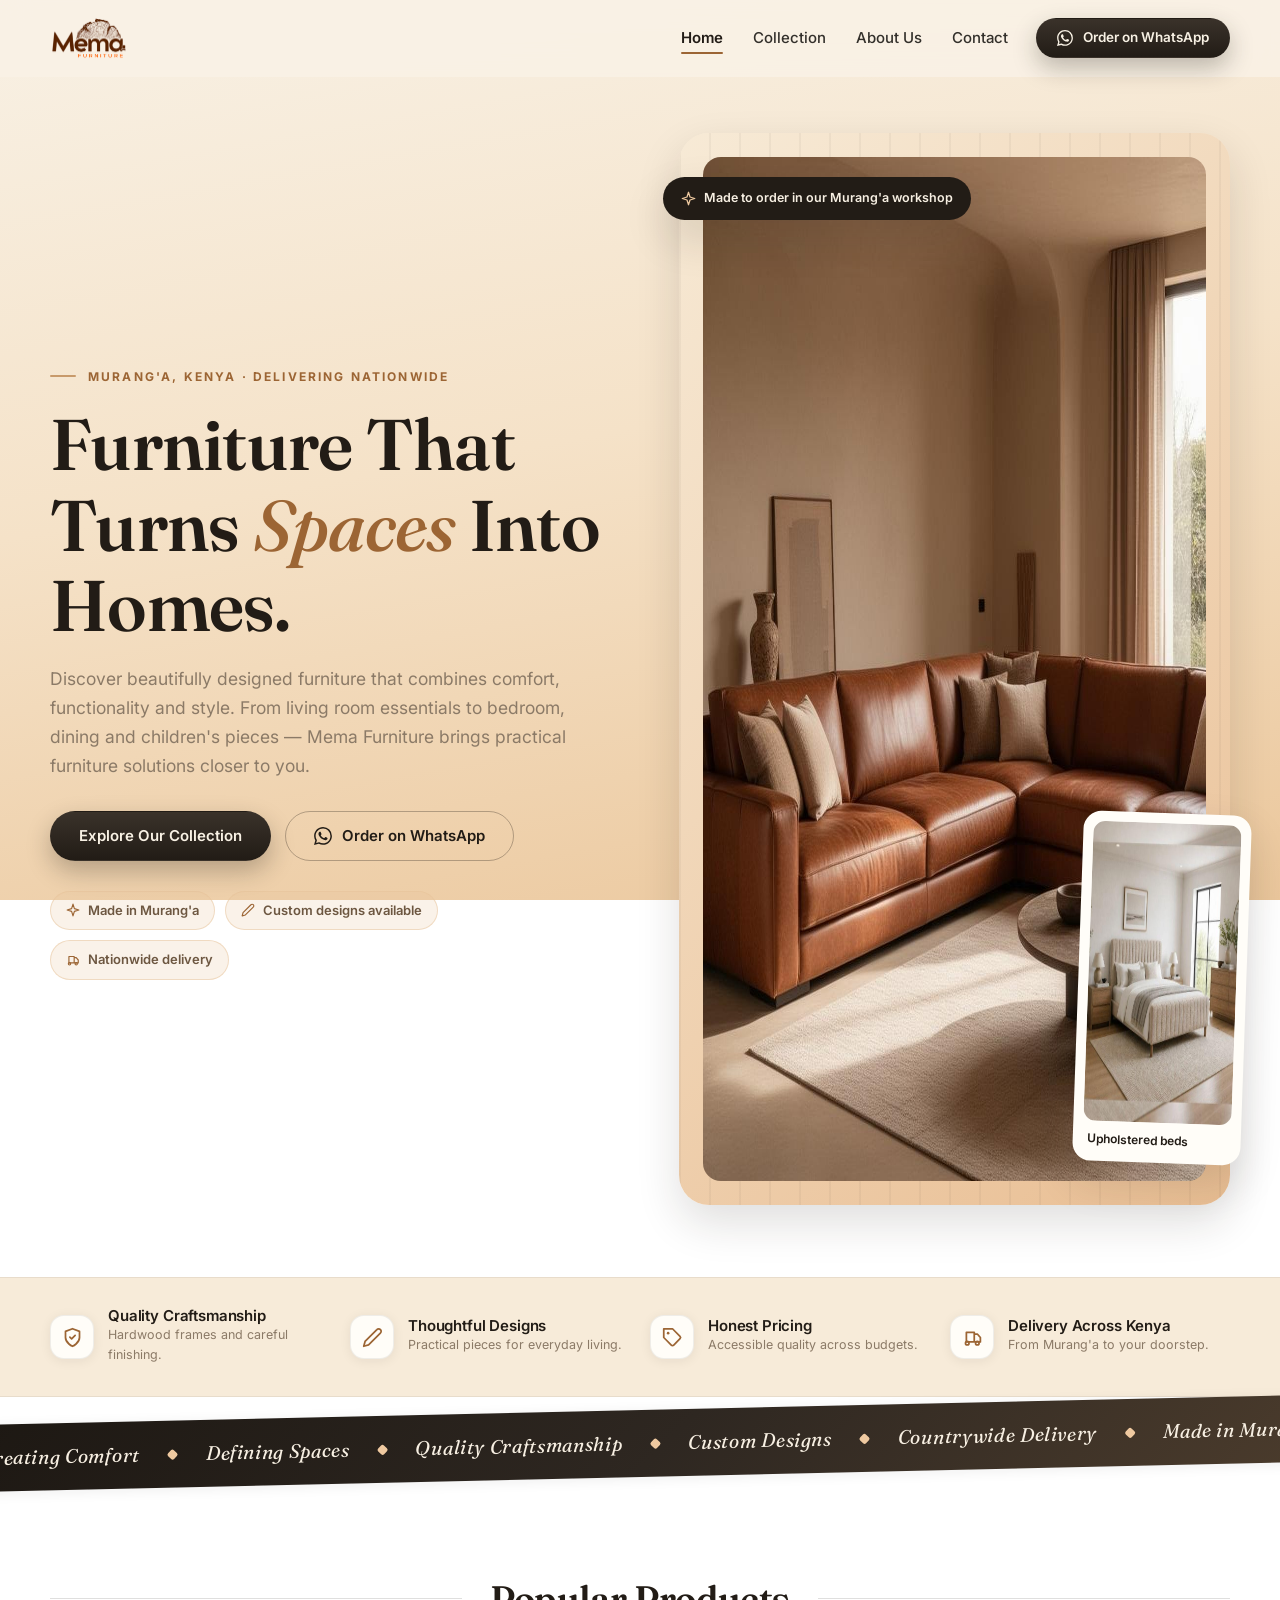
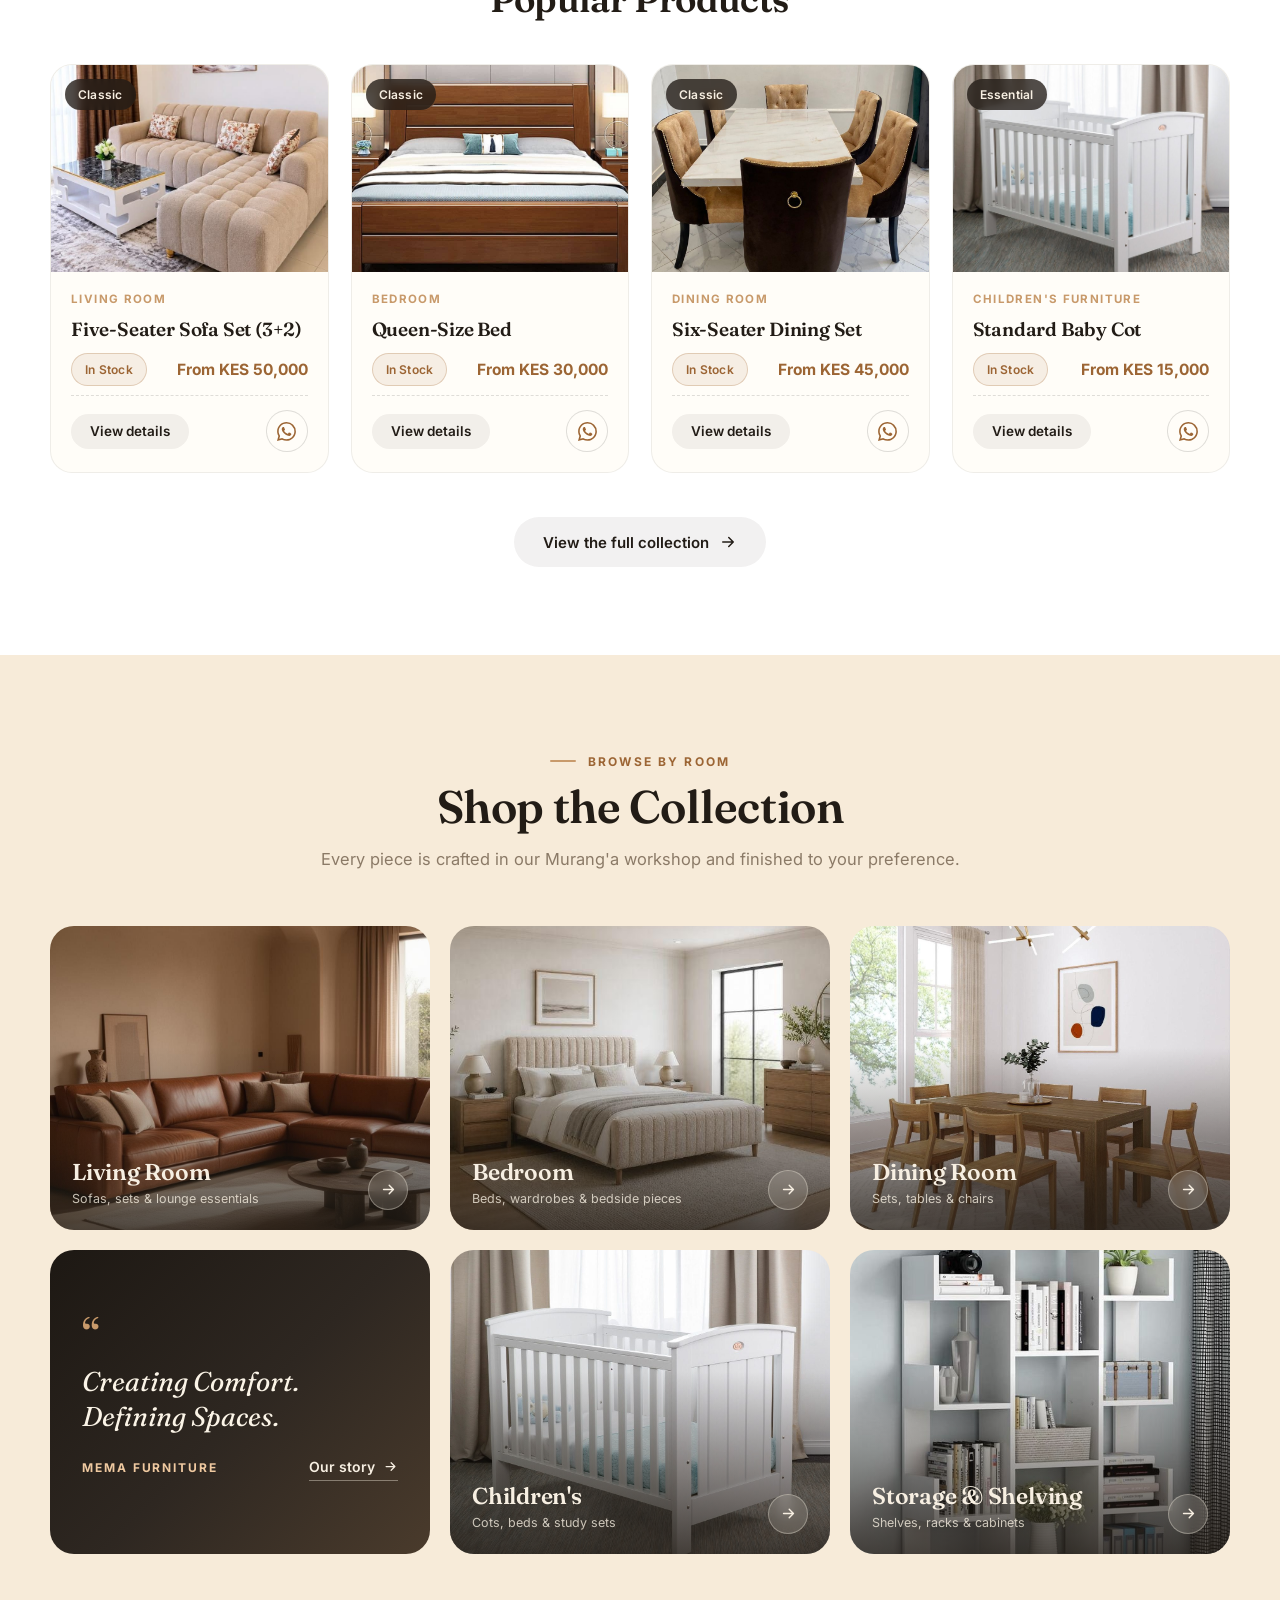
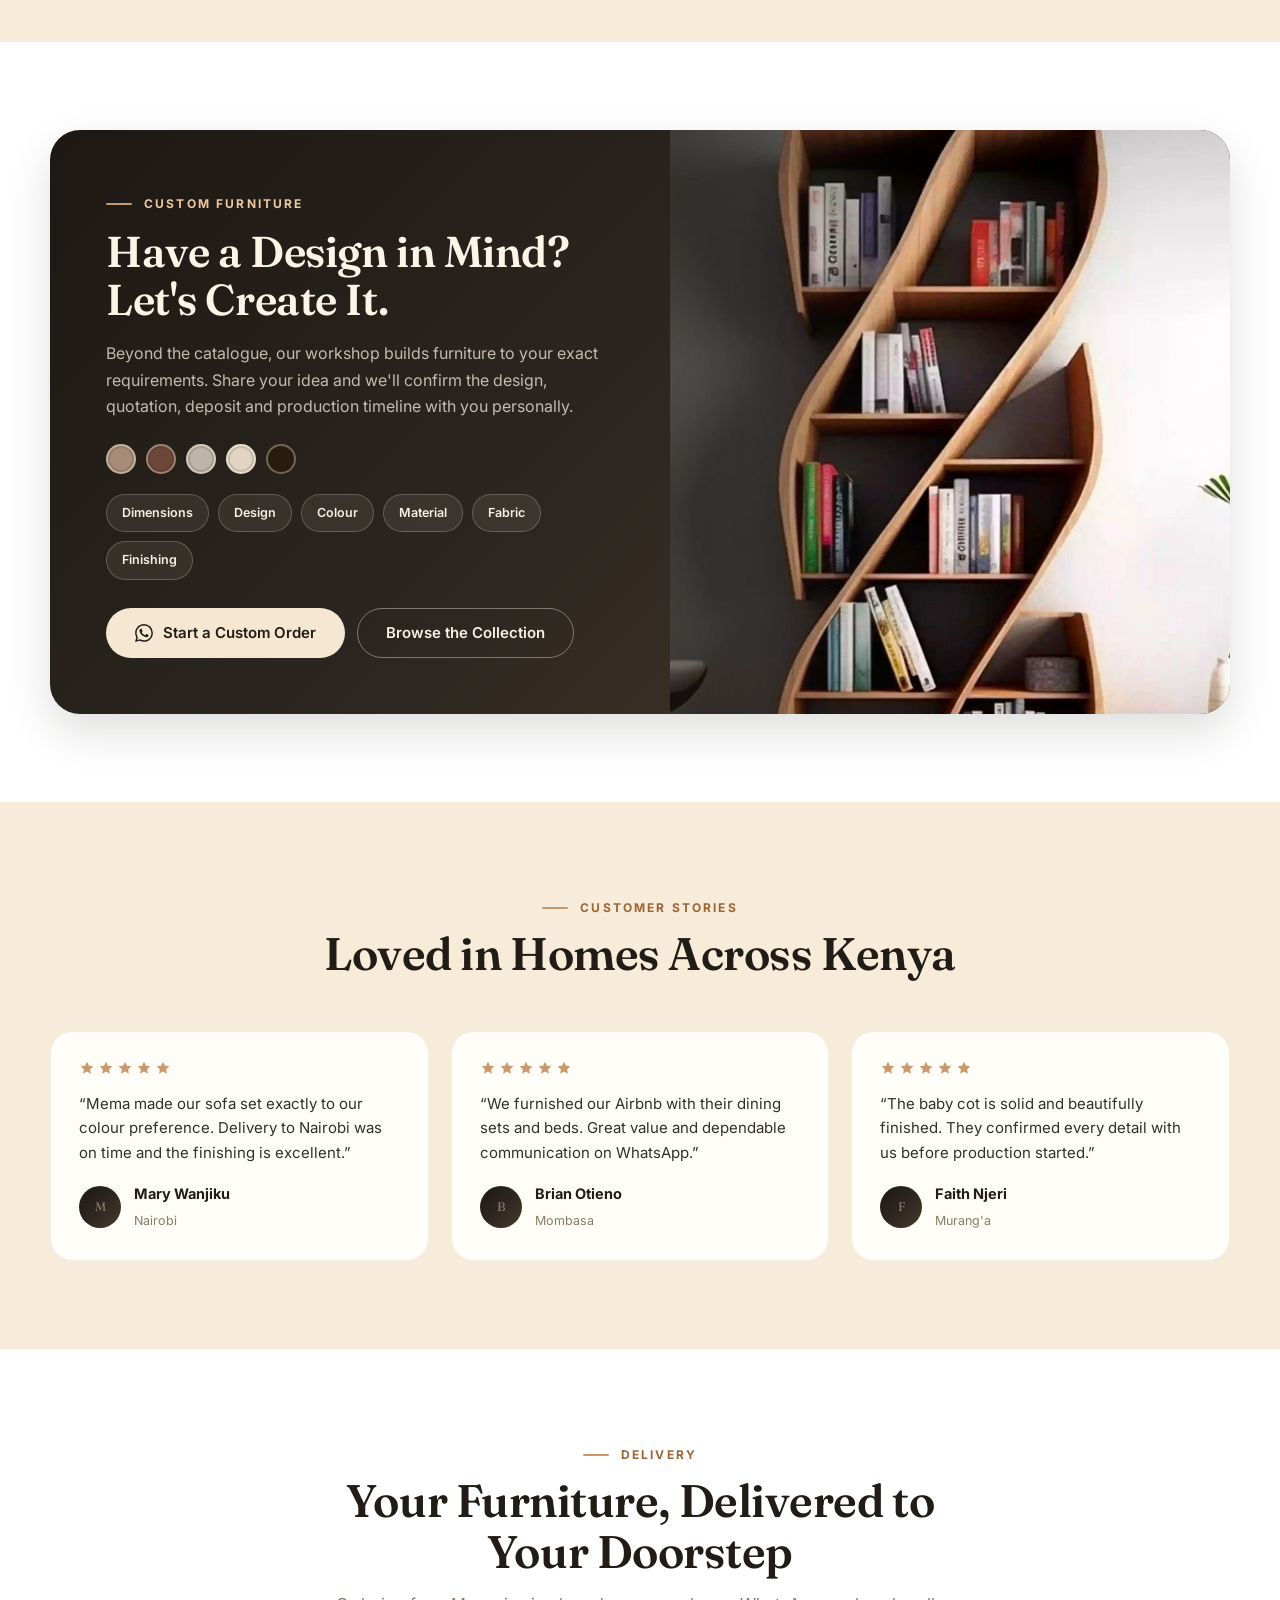
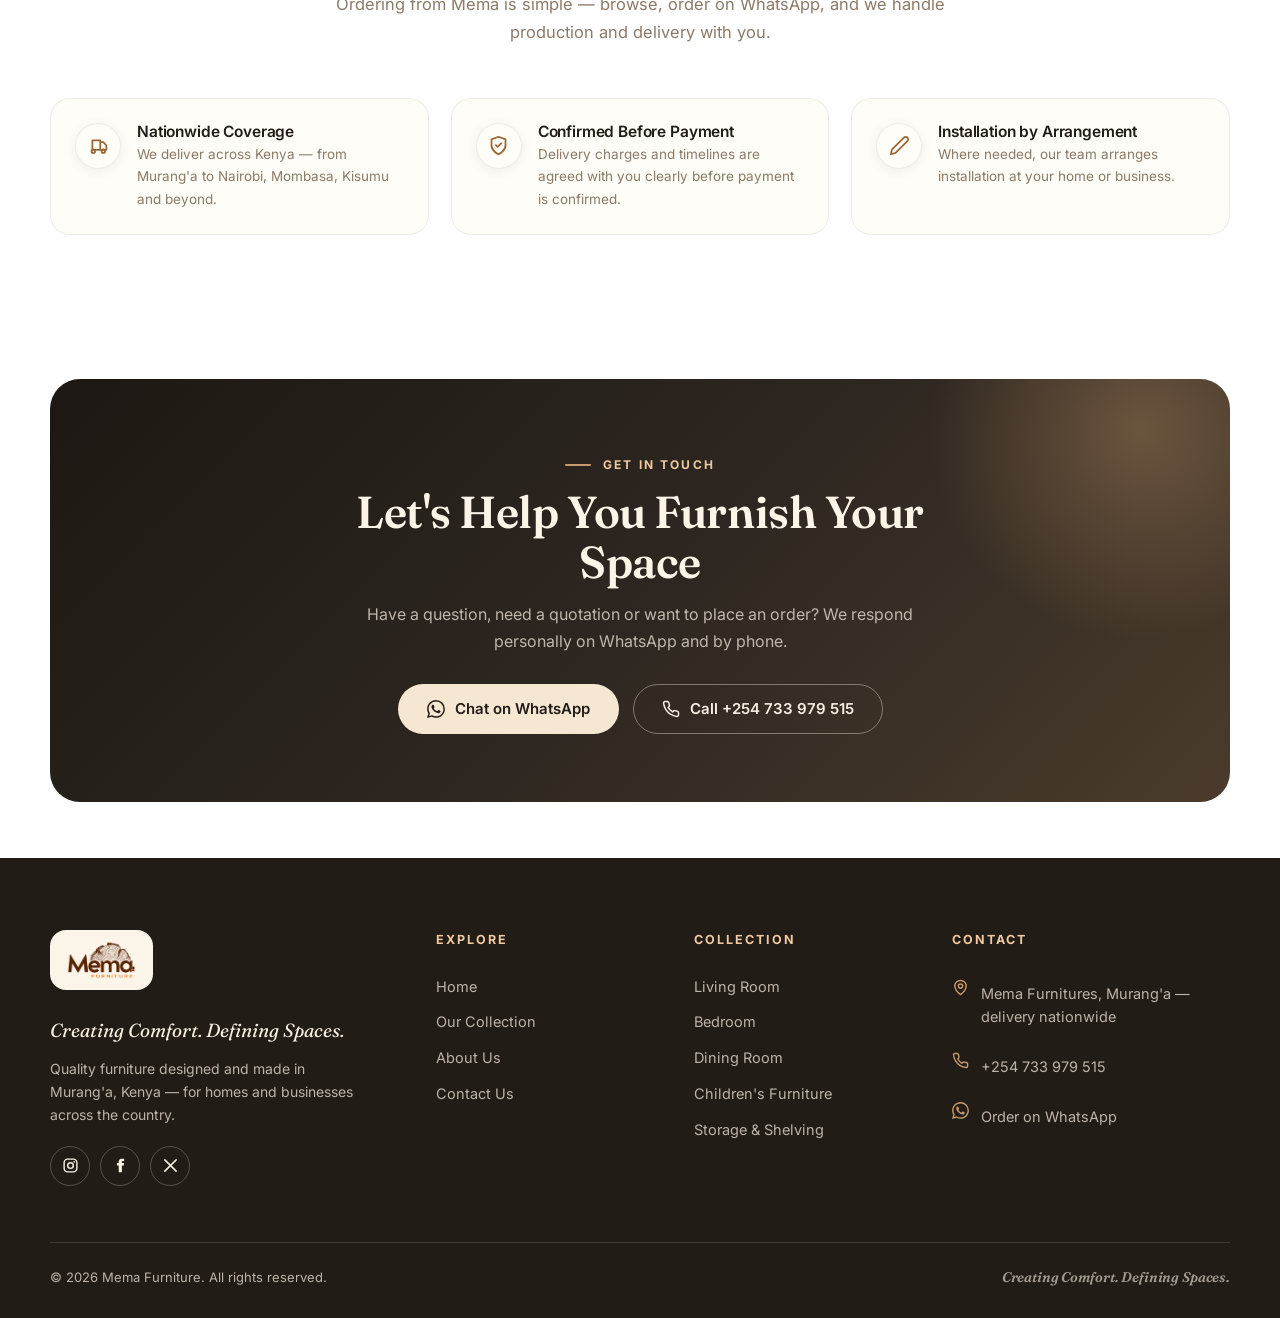
==== index.html @ 4195c651 "first commit" ====
<!DOCTYPE html>
<html lang="en">
<head>
  <meta charset="UTF-8">
  <meta name="viewport" content="width=device-width, initial-scale=1.0">
  <title>Mema Furniture — Creating Comfort. Defining Spaces. | Murang'a, Kenya</title>
  <meta name="description" content="Mema Furniture designs and manufactures quality sofas, beds, dining sets, children's furniture and custom pieces in Murang'a, with delivery across Kenya. Order on WhatsApp: +254 733 979 515.">
  <meta property="og:type" content="website">
  <meta property="og:title" content="Mema Furniture — Creating Comfort. Defining Spaces.">
  <meta property="og:description" content="Quality furniture made in Murang'a, delivered across Kenya. Living room, bedroom, dining, children's and custom furniture.">
  <meta property="og:image" content="assets/img/living-room.jpg">
    <meta name="theme-color" content="#F5E2C8">
  <link rel="icon" type="image/png" href="assets/img/favicon.png">
  <link rel="apple-touch-icon" href="assets/img/apple-touch-icon.png">
  <link rel="preconnect" href="https://fonts.googleapis.com">
  <link rel="preconnect" href="https://fonts.gstatic.com" crossorigin>
  <link href="https://fonts.googleapis.com/css2?family=Fraunces:ital,opsz,wght@0,9..144,400..700;1,9..144,400..700&family=Inter:wght@400;500;600;700&display=swap" rel="stylesheet">
  <link rel="stylesheet" href="assets/css/styles.css">
</head>
<body>
  <svg width="0" height="0" style="position:absolute" aria-hidden="true">
    <symbol id="i-wa" viewBox="0 0 24 24"><path fill="currentColor" d="M17.472 14.382c-.297-.149-1.758-.867-2.03-.967-.273-.099-.471-.148-.67.15-.197.297-.767.966-.94 1.164-.173.199-.347.223-.644.075-.297-.15-1.255-.463-2.39-1.475-.883-.788-1.48-1.761-1.653-2.059-.173-.297-.018-.458.13-.606.134-.133.297-.347.446-.52.149-.174.198-.298.298-.497.099-.198.05-.371-.05-.52-.099-.148-.669-1.612-.916-2.207-.242-.579-.487-.501-.669-.51l-.57-.01c-.198 0-.52.074-.792.372-.272.297-1.04 1.016-1.04 2.479 0 1.462 1.065 2.875 1.213 3.074.149.198 2.096 3.2 5.077 4.487.709.306 1.262.489 1.694.625.712.227 1.36.195 1.872.118.571-.085 1.758-.719 2.006-1.413.248-.694.248-1.289.173-1.413-.074-.124-.272-.198-.57-.347m-5.421 7.403h-.004a9.87 9.87 0 0 1-5.031-1.378l-.361-.214-3.741.982.998-3.648-.235-.374a9.86 9.86 0 0 1-1.51-5.26c.001-5.45 4.436-9.884 9.888-9.884 2.64 0 5.122 1.03 6.988 2.898a9.825 9.825 0 0 1 2.893 6.994c-.003 5.45-4.437 9.884-9.885 9.884m8.413-18.297A11.815 11.815 0 0 0 12.05 0C5.495 0 .16 5.335.157 11.892c0 2.096.547 4.142 1.588 5.945L0 24l6.305-1.654a11.882 11.882 0 0 0 5.683 1.448h.005c6.554 0 11.89-5.335 11.893-11.893a11.821 11.821 0 0 0-3.48-8.413"/></symbol>
    <symbol id="i-phone" viewBox="0 0 24 24"><path fill="none" stroke="currentColor" stroke-width="2" stroke-linecap="round" stroke-linejoin="round" d="M22 16.92v3a2 2 0 0 1-2.18 2 19.79 19.79 0 0 1-8.63-3.07 19.5 19.5 0 0 1-6-6 19.79 19.79 0 0 1-3.07-8.67A2 2 0 0 1 4.11 2h3a2 2 0 0 1 2 1.72 12.84 12.84 0 0 0 .7 2.81 2 2 0 0 1-.45 2.11L8.09 9.91a16 16 0 0 0 6 6l1.27-1.27a2 2 0 0 1 2.11-.45 12.84 12.84 0 0 0 2.81.7A2 2 0 0 1 22 16.92z"/></symbol>
    <symbol id="i-pin" viewBox="0 0 24 24"><path fill="none" stroke="currentColor" stroke-width="2" stroke-linecap="round" stroke-linejoin="round" d="M20 10c0 6-8 12-8 12s-8-6-8-12a8 8 0 0 1 16 0Z"/><circle cx="12" cy="10" r="3" fill="none" stroke="currentColor" stroke-width="2"/></symbol>
    <symbol id="i-search" viewBox="0 0 24 24"><circle cx="11" cy="11" r="7" fill="none" stroke="currentColor" stroke-width="2"/><path d="M20 20l-3.5-3.5" stroke="currentColor" stroke-width="2" stroke-linecap="round"/></symbol>
    <symbol id="i-arrow" viewBox="0 0 24 24"><path fill="none" stroke="currentColor" stroke-width="2" stroke-linecap="round" stroke-linejoin="round" d="M5 12h14M13 6l6 6-6 6"/></symbol>
    <symbol id="i-star" viewBox="0 0 24 24"><path d="M12 2.5l2.9 6.2 6.6.8-4.9 4.6 1.3 6.6L12 17.4l-5.9 3.3 1.3-6.6L2.5 9.5l6.6-.8z"/></symbol>
    <symbol id="i-check" viewBox="0 0 24 24"><path fill="none" stroke="currentColor" stroke-width="2.4" stroke-linecap="round" stroke-linejoin="round" d="M20 6 9 17l-5-5"/></symbol>
    <symbol id="i-truck" viewBox="0 0 24 24"><path fill="none" stroke="currentColor" stroke-width="2" stroke-linecap="round" stroke-linejoin="round" d="M14 17h-9v-11h9zM14 8h3.5L21 12v5h-7"/><circle cx="6" cy="18.5" r="2" fill="none" stroke="currentColor" stroke-width="2"/><circle cx="17.5" cy="18.5" r="2" fill="none" stroke="currentColor" stroke-width="2"/></symbol>
    <symbol id="i-ruler" viewBox="0 0 24 24"><path fill="none" stroke="currentColor" stroke-width="2" stroke-linecap="round" stroke-linejoin="round" d="M17 3a2.83 2.83 0 1 1 4 4L7.5 20.5 2 22l1.5-5.5Z"/></symbol>
    <symbol id="i-tag" viewBox="0 0 24 24"><path fill="none" stroke="currentColor" stroke-width="2" stroke-linejoin="round" d="M20.59 13.41l-7.17 7.17a2 2 0 0 1-2.83 0L2 12V2h10l8.59 8.59a2 2 0 0 1 0 2.82z"/><circle cx="7" cy="7" r="1.5" fill="currentColor"/></symbol>
    <symbol id="i-shield" viewBox="0 0 24 24"><path fill="none" stroke="currentColor" stroke-width="2" stroke-linejoin="round" d="M12 22s8-3.6 8-10V5l-8-3-8 3v7c0 6.4 8 10 8 10z"/><path fill="none" stroke="currentColor" stroke-width="2" stroke-linecap="round" stroke-linejoin="round" d="M9 11.5l2 2 4-4"/></symbol>
    <symbol id="i-spark" viewBox="0 0 24 24"><path fill="none" stroke="currentColor" stroke-width="2" stroke-linejoin="round" d="M12 2l2.4 7.6L22 12l-7.6 2.4L12 22l-2.4-7.6L2 12l7.6-2.4Z"/></symbol>
    <symbol id="i-heart" viewBox="0 0 24 24"><path fill="none" stroke="currentColor" stroke-width="2" stroke-linejoin="round" d="M20.8 4.6a5.5 5.5 0 0 0-7.8 0L12 5.7l-1-1.1a5.5 5.5 0 0 0-7.8 7.8l1 1L12 21.2l7.8-7.8 1-1a5.5 5.5 0 0 0 0-7.8Z"/></symbol>
    <symbol id="i-clock" viewBox="0 0 24 24"><circle cx="12" cy="12" r="9" fill="none" stroke="currentColor" stroke-width="2"/><path fill="none" stroke="currentColor" stroke-width="2" stroke-linecap="round" d="M12 7v5l3 2"/></symbol>
    <symbol id="i-menu" viewBox="0 0 24 24"><path fill="none" stroke="currentColor" stroke-width="2" stroke-linecap="round" d="M3 6h18M3 12h18M3 18h18"/></symbol>
    <symbol id="i-close" viewBox="0 0 24 24"><path fill="none" stroke="currentColor" stroke-width="2" stroke-linecap="round" d="M18 6 6 18M6 6l12 12"/></symbol>
    <symbol id="i-instagram" viewBox="0 0 24 24"><rect x="3" y="3" width="18" height="18" rx="5" fill="none" stroke="currentColor" stroke-width="2"/><circle cx="12" cy="12" r="4" fill="none" stroke="currentColor" stroke-width="2"/><circle cx="17.2" cy="6.8" r="1.3" fill="currentColor"/></symbol>
    <symbol id="i-facebook" viewBox="0 0 24 24"><path fill="currentColor" d="M14 8.5V6.8c0-.8.5-1 1-1h2.2V2.5H14a4.3 4.3 0 0 0-4.5 4.3v1.7H7v3.6h2.5v9.4H14v-9.4h2.7l.4-3.6z"/></symbol>
    <symbol id="i-x-social" viewBox="0 0 24 24"><path fill="none" stroke="currentColor" stroke-width="2.2" stroke-linecap="round" d="M4 4l16 16M20 4L4 20"/></symbol>
  </svg>

  <a class="skip-link" href="#main">Skip to content</a>

  <header class="site-header">
    <div class="container header-inner">
      <a class="brand" href="index.html" aria-label="Mema Furniture — home">
        <img src="assets/img/mema-logo-transparent.png" alt="Mema Furniture logo">
      </a>
      <nav class="site-nav" id="site-nav" aria-label="Main navigation">
        <a href="index.html" aria-current="page">Home</a>
        <a href="collection.html">Collection</a>
        <a href="about.html">About Us</a>
        <a href="contact.html">Contact</a>
      </nav>
      <a class="btn btn-primary btn-sm header-cta" href="https://wa.me/254733979515?text=Hi%20Mema%20Furniture!" target="_blank" rel="noopener">
        <svg class="ic" aria-hidden="true"><use href="#i-wa"/></svg>Order on WhatsApp
      </a>
      <button class="nav-toggle" id="nav-toggle" aria-expanded="false" aria-controls="site-nav" aria-label="Toggle navigation">
        <svg class="i-menu" aria-hidden="true"><use href="#i-menu"/></svg>
        <svg class="i-close" aria-hidden="true"><use href="#i-close"/></svg>
      </button>
    </div>
  </header>

  <main id="main">
    <section class="hero">
      <div class="container hero-grid">
        <div class="hero-copy">
          <p class="eyebrow">Murang'a, Kenya · Delivering Nationwide</p>
          <h1>Furniture That Turns <em>Spaces</em> Into Homes.</h1>
          <p class="lead">Discover beautifully designed furniture that combines comfort, functionality and style. From living room essentials to bedroom, dining and children's pieces — Mema Furniture brings practical furniture solutions closer to you.</p>
          <div class="hero-ctas">
            <a class="btn btn-primary" href="collection.html">Explore Our Collection</a>
            <a class="btn btn-outline" href="https://wa.me/254733979515?text=Hi%20Mema%20Furniture!" target="_blank" rel="noopener">
              <svg class="ic" aria-hidden="true"><use href="#i-wa"/></svg>Order on WhatsApp
            </a>
          </div>
          <div class="hero-trust">
            <span><svg aria-hidden="true"><use href="#i-spark"/></svg>Made in Murang'a</span>
            <span><svg aria-hidden="true"><use href="#i-ruler"/></svg>Custom designs available</span>
            <span><svg aria-hidden="true"><use href="#i-truck"/></svg>Nationwide delivery</span>
          </div>
        </div>
        <div class="hero-visual">
          <figure class="showcase">
            <img src="assets/img/living-room.jpg" alt="Leather sectional sofa crafted by Mema Furniture in a warm living room" width="1024" height="1024">
          </figure>
          <figure class="float-card">
            <img src="assets/img/bed-cream.jpg" alt="Upholstered bed with padded headboard by Mema Furniture" width="400" height="300">
            <figcaption>Upholstered beds</figcaption>
          </figure>
          <p class="float-badge"><svg aria-hidden="true"><use href="#i-spark"/></svg>Made to order in our Murang'a workshop</p>
        </div>
      </div>
    </section>

    <section class="benefits" aria-label="Why choose Mema Furniture">
      <div class="container benefits-grid">
        <div class="benefit">
          <span class="benefit-icon"><svg aria-hidden="true"><use href="#i-shield"/></svg></span>
          <div><h3>Quality Craftsmanship</h3><p>Hardwood frames and careful finishing.</p></div>
        </div>
        <div class="benefit">
          <span class="benefit-icon"><svg aria-hidden="true"><use href="#i-ruler"/></svg></span>
          <div><h3>Thoughtful Designs</h3><p>Practical pieces for everyday living.</p></div>
        </div>
        <div class="benefit">
          <span class="benefit-icon"><svg aria-hidden="true"><use href="#i-tag"/></svg></span>
          <div><h3>Honest Pricing</h3><p>Accessible quality across budgets.</p></div>
        </div>
        <div class="benefit">
          <span class="benefit-icon"><svg aria-hidden="true"><use href="#i-truck"/></svg></span>
          <div><h3>Delivery Across Kenya</h3><p>From Murang'a to your doorstep.</p></div>
        </div>
      </div>
    </section>

    <section class="marquee" aria-hidden="true">
      <div class="marquee-track">
        <span>Creating Comfort<i></i>Defining Spaces<i></i>Quality Craftsmanship<i></i>Custom Designs<i></i>Countrywide Delivery<i></i>Made in Murang'a<i></i></span>
        <span>Creating Comfort<i></i>Defining Spaces<i></i>Quality Craftsmanship<i></i>Custom Designs<i></i>Countrywide Delivery<i></i>Made in Murang'a<i></i></span>
      </div>
    </section>

    <section class="section">
      <div class="container">
        <div class="section-head divided">
          <h2>Popular Products</h2>
        </div>
        <div class="grid-products" id="popular-grid"></div>
        <div class="view-all reveal">
          <a class="btn btn-ghost" href="collection.html">View the full collection
            <svg class="ic" aria-hidden="true"><use href="#i-arrow"/></svg>
          </a>
        </div>
      </div>
    </section>

    <section class="section section-alt">
      <div class="container">
        <div class="section-head">
          <p class="eyebrow" style="justify-content:center">Browse by room</p>
          <h2>Shop the Collection</h2>
          <p class="lead">Every piece is crafted in our Murang'a workshop and finished to your preference.</p>
        </div>
        <div class="mosaic">
          <a class="cat-tile reveal" href="collection.html?cat=living">
            <img src="assets/img/living-room.jpg" alt="Living room sofa sets" loading="lazy" width="400" height="300">
            <div class="cat-label">
              <div><h3>Living Room</h3><p>Sofas, sets &amp; lounge essentials</p></div>
              <span class="cat-arrow"><svg aria-hidden="true"><use href="#i-arrow"/></svg></span>
            </div>
          </a>
          <a class="cat-tile reveal" href="collection.html?cat=bedroom">
            <img src="assets/img/bed-cream.jpg" alt="Bedroom beds and cabinets" loading="lazy" width="400" height="300">
            <div class="cat-label">
              <div><h3>Bedroom</h3><p>Beds, wardrobes &amp; bedside pieces</p></div>
              <span class="cat-arrow"><svg aria-hidden="true"><use href="#i-arrow"/></svg></span>
            </div>
          </a>
          <a class="cat-tile reveal" href="collection.html?cat=dining">
            <img src="assets/img/dining-set.jpg" alt="Dining tables and chairs" loading="lazy" width="400" height="300">
            <div class="cat-label">
              <div><h3>Dining Room</h3><p>Sets, tables &amp; chairs</p></div>
              <span class="cat-arrow"><svg aria-hidden="true"><use href="#i-arrow"/></svg></span>
            </div>
          </a>
          <div class="quote-tile reveal">
            <span class="q-mark" aria-hidden="true">&ldquo;</span>
            <blockquote>Creating Comfort. Defining Spaces.</blockquote>
            <div class="q-foot">
              <span>Mema Furniture</span>
              <a class="q-link" href="about.html">Our story<svg aria-hidden="true"><use href="#i-arrow"/></svg></a>
            </div>
          </div>
          <a class="cat-tile reveal" href="collection.html?cat=kids">
            <img src="assets/img/baby-cot.jpg" alt="Baby cots and children's furniture" loading="lazy" width="400" height="300">
            <div class="cat-label">
              <div><h3>Children's</h3><p>Cots, beds &amp; study sets</p></div>
              <span class="cat-arrow"><svg aria-hidden="true"><use href="#i-arrow"/></svg></span>
            </div>
          </a>
          <a class="cat-tile reveal" href="collection.html?cat=storage">
            <img src="assets/img/bookshelf-white.jpg" alt="Shelves and storage units" loading="lazy" width="400" height="300">
            <div class="cat-label">
              <div><h3>Storage &amp; Shelving</h3><p>Shelves, racks &amp; cabinets</p></div>
              <span class="cat-arrow"><svg aria-hidden="true"><use href="#i-arrow"/></svg></span>
            </div>
          </a>
        </div>
      </div>
    </section>

    <section class="section">
      <div class="container">
        <div class="custom-panel reveal">
          <div class="custom-copy">
            <p class="eyebrow">Custom Furniture</p>
            <h2>Have a Design in Mind? Let's Create It.</h2>
            <p>Beyond the catalogue, our workshop builds furniture to your exact requirements. Share your idea and we'll confirm the design, quotation, deposit and production timeline with you personally.</p>
            <div class="swatch-row" aria-hidden="true">
              <span class="swatch-dot" style="background:#A78D78"></span>
              <span class="swatch-dot" style="background:#6E473B"></span>
              <span class="swatch-dot" style="background:#BEB5A9"></span>
              <span class="swatch-dot" style="background:#E1D4C2"></span>
              <span class="swatch-dot" style="background:#291C0E"></span>
            </div>
            <div class="custom-feats">
              <span>Dimensions</span><span>Design</span><span>Colour</span><span>Material</span><span>Fabric</span><span>Finishing</span>
            </div>
            <div class="custom-ctas">
              <a class="btn btn-light" href="https://wa.me/254733979515?text=Hi%20Mema%20Furniture!%20I'd%20like%20to%20order%20custom%20furniture.%20Here%20are%20my%20requirements%3A%20" target="_blank" rel="noopener">
                <svg class="ic" aria-hidden="true"><use href="#i-wa"/></svg>Start a Custom Order
              </a>
              <a class="btn btn-outline-light" href="collection.html">Browse the Collection</a>
            </div>
          </div>
          <div class="custom-visual">
            <img src="assets/img/bookshelf-wave.jpg" alt="Sculptural wooden shelf crafted in the Mema Furniture workshop" loading="lazy" width="400" height="300">
          </div>
        </div>
      </div>
    </section>

    <section class="section section-alt">
      <div class="container">
        <div class="section-head">
          <p class="eyebrow" style="justify-content:center">Customer stories</p>
          <h2>Loved in Homes Across Kenya</h2>
        </div>
        <div class="grid-testimonials">
          <article class="t-card reveal">
            <div class="t-stars" aria-label="Rated 5 out of 5">
              <svg aria-hidden="true"><use href="#i-star"/></svg><svg aria-hidden="true"><use href="#i-star"/></svg><svg aria-hidden="true"><use href="#i-star"/></svg><svg aria-hidden="true"><use href="#i-star"/></svg><svg aria-hidden="true"><use href="#i-star"/></svg>
            </div>
            <blockquote>&ldquo;Mema made our sofa set exactly to our colour preference. Delivery to Nairobi was on time and the finishing is excellent.&rdquo;</blockquote>
            <div class="t-foot">
              <span class="t-avatar" aria-hidden="true">M</span>
              <div><strong>Mary Wanjiku</strong><span>Nairobi</span></div>
            </div>
          </article>
          <article class="t-card reveal">
            <div class="t-stars" aria-label="Rated 5 out of 5">
              <svg aria-hidden="true"><use href="#i-star"/></svg><svg aria-hidden="true"><use href="#i-star"/></svg><svg aria-hidden="true"><use href="#i-star"/></svg><svg aria-hidden="true"><use href="#i-star"/></svg><svg aria-hidden="true"><use href="#i-star"/></svg>
            </div>
            <blockquote>&ldquo;We furnished our Airbnb with their dining sets and beds. Great value and dependable communication on WhatsApp.&rdquo;</blockquote>
            <div class="t-foot">
              <span class="t-avatar" aria-hidden="true">B</span>
              <div><strong>Brian Otieno</strong><span>Mombasa</span></div>
            </div>
          </article>
          <article class="t-card reveal">
            <div class="t-stars" aria-label="Rated 5 out of 5">
              <svg aria-hidden="true"><use href="#i-star"/></svg><svg aria-hidden="true"><use href="#i-star"/></svg><svg aria-hidden="true"><use href="#i-star"/></svg><svg aria-hidden="true"><use href="#i-star"/></svg><svg aria-hidden="true"><use href="#i-star"/></svg>
            </div>
            <blockquote>&ldquo;The baby cot is solid and beautifully finished. They confirmed every detail with us before production started.&rdquo;</blockquote>
            <div class="t-foot">
              <span class="t-avatar" aria-hidden="true">F</span>
              <div><strong>Faith Njeri</strong><span>Murang'a</span></div>
            </div>
          </article>
        </div>
      </div>
    </section>

    <section class="section">
      <div class="container">
        <div class="section-head">
          <p class="eyebrow" style="justify-content:center">Delivery</p>
          <h2>Your Furniture, Delivered to Your Doorstep</h2>
          <p class="lead">Ordering from Mema is simple — browse, order on WhatsApp, and we handle production and delivery with you.</p>
        </div>
        <div class="delivery-cards">
          <div class="d-card reveal">
            <span class="benefit-icon"><svg aria-hidden="true"><use href="#i-truck"/></svg></span>
            <div><h3>Nationwide Coverage</h3><p>We deliver across Kenya — from Murang'a to Nairobi, Mombasa, Kisumu and beyond.</p></div>
          </div>
          <div class="d-card reveal">
            <span class="benefit-icon"><svg aria-hidden="true"><use href="#i-shield"/></svg></span>
            <div><h3>Confirmed Before Payment</h3><p>Delivery charges and timelines are agreed with you clearly before payment is confirmed.</p></div>
          </div>
          <div class="d-card reveal">
            <span class="benefit-icon"><svg aria-hidden="true"><use href="#i-ruler"/></svg></span>
            <div><h3>Installation by Arrangement</h3><p>Where needed, our team arranges installation at your home or business.</p></div>
          </div>
        </div>
      </div>
    </section>

    <section class="section-tight">
      <div class="container">
        <div class="cta-band reveal">
          <p class="eyebrow" style="justify-content:center;color:var(--sand)">Get in touch</p>
          <h2>Let's Help You Furnish Your Space</h2>
          <p>Have a question, need a quotation or want to place an order? We respond personally on WhatsApp and by phone.</p>
          <div class="cta-actions">
            <a class="btn btn-light" href="https://wa.me/254733979515?text=Hi%20Mema%20Furniture!" target="_blank" rel="noopener">
              <svg class="ic" aria-hidden="true"><use href="#i-wa"/></svg>Chat on WhatsApp
            </a>
            <a class="btn btn-outline-light" href="tel:+254733979515">
              <svg class="ic" aria-hidden="true"><use href="#i-phone"/></svg>Call +254 733 979 515
            </a>
          </div>
        </div>
      </div>
    </section>
  </main>

  <footer class="site-footer">
    <div class="container footer-top">
      <div class="f-grid">
        <div class="f-brand">
          <span class="logo-card"><img src="assets/img/mema-logo-transparent.png" alt="Mema Furniture logo"></span>
          <p class="tagline">Creating Comfort. Defining Spaces.</p>
          <p>Quality furniture designed and made in Murang'a, Kenya — for homes and businesses across the country.</p>
          <div class="f-social">
            <a href="#" aria-label="Mema Furniture on Instagram"><svg aria-hidden="true"><use href="#i-instagram"/></svg></a>
            <a href="#" aria-label="Mema Furniture on Facebook"><svg aria-hidden="true"><use href="#i-facebook"/></svg></a>
            <a href="#" aria-label="Mema Furniture on X"><svg aria-hidden="true"><use href="#i-x-social"/></svg></a>
          </div>
        </div>
        <div class="f-col">
          <h4>Explore</h4>
          <a href="index.html">Home</a>
          <a href="collection.html">Our Collection</a>
          <a href="about.html">About Us</a>
          <a href="contact.html">Contact Us</a>
        </div>
        <div class="f-col">
          <h4>Collection</h4>
          <a href="collection.html?cat=living">Living Room</a>
          <a href="collection.html?cat=bedroom">Bedroom</a>
          <a href="collection.html?cat=dining">Dining Room</a>
          <a href="collection.html?cat=kids">Children's Furniture</a>
          <a href="collection.html?cat=storage">Storage &amp; Shelving</a>
        </div>
        <div class="f-col">
          <h4>Contact</h4>
          <ul class="f-contact">
            <li><svg aria-hidden="true"><use href="#i-pin"/></svg><a href="https://maps.app.goo.gl/ZGTPfcQnaC6tn3UP7" target="_blank" rel="noopener">Mema Furnitures, Murang'a — delivery nationwide</a></li>
            <li><svg aria-hidden="true"><use href="#i-phone"/></svg><a href="tel:+254733979515">+254 733 979 515</a></li>
            <li><svg aria-hidden="true"><use href="#i-wa"/></svg><a href="https://wa.me/254733979515" target="_blank" rel="noopener">Order on WhatsApp</a></li>
          </ul>
        </div>
      </div>
      <div class="f-bottom">
        <span>© <span id="year"></span> Mema Furniture. All rights reserved.</span>
        <span class="serif">Creating Comfort. Defining Spaces.</span>
      </div>
    </div>
  </footer>

  <script type="application/ld+json">
  {
    "@context": "https://schema.org",
    "@type": "FurnitureStore",
    "name": "Mema Furniture",
    "slogan": "Creating Comfort. Defining Spaces.",
    "telephone": "+254733979515",
    "image": "assets/img/mema-logo-wood.jpg",
    "address": { "@type": "PostalAddress", "addressLocality": "Murang'a", "addressCountry": "KE" },
    "areaServed": "Kenya",
    "priceRange": "KES 2,500 - KES 120,000"
  }
  </script>
  <script src="assets/js/products.js"></script>
  <script src="assets/js/shop.js"></script>
  <script src="assets/js/main.js"></script>
</body>
</html>
---- assets/css/styles.css ----
:root {
  --ink: #221C16;
  --brown: #9C6534;
  --brown-deep: #7E5128;
  --taupe: #C89A6B;
  --sand: #EFC9A0;
  --cream: #F6E7D2;
  --paper: #FBF4E8;
  --card: #FFFDF8;
  --soft: #F7EBD9;
  --text: #33302B;
  --muted: #8B7A67;
  --line: rgba(34, 28, 22, 0.14);
  --line-soft: rgba(34, 28, 22, 0.07);
  --grad-dark: linear-gradient(135deg, #1D1813 0%, #2E2721 52%, #4A3B2C 100%);
  --grad-hero: linear-gradient(135deg, #F7EAD6 0%, #E9BE93 100%);
  --grad-band: linear-gradient(135deg, #9C6534 0%, #221C16 100%);
  --grad-btn: linear-gradient(180deg, #3A322A 0%, #221C16 100%);
  --grad-page: linear-gradient(170deg, #F8F1E5 0%, #F5E2C8 48%, #EBC79C 100%);
  --serif: "Fraunces", Georgia, "Times New Roman", serif;
  --sans: "Inter", system-ui, -apple-system, "Segoe UI", sans-serif;
  --shadow-sm: 0 2px 12px rgba(34, 28, 22, 0.07);
  --shadow-md: 0 18px 44px rgba(34, 28, 22, 0.14);
  --wrap: 1180px;
}

* { margin: 0; padding: 0; box-sizing: border-box; }

html { scroll-behavior: smooth; }

body {
  font-family: var(--sans);
  font-size: 16px;
  line-height: 1.65;
  color: var(--text);
  background: var(--grad-page) fixed;
  overflow-x: clip;
  -webkit-font-smoothing: antialiased;
}

img { max-width: 100%; display: block; }

a { color: inherit; text-decoration: none; }

button { font: inherit; cursor: pointer; }

::selection { background: var(--brown); color: var(--cream); }

:focus-visible { outline: 2px solid var(--brown); outline-offset: 3px; border-radius: 4px; }

.container { width: min(var(--wrap), 100% - 48px); margin-inline: auto; }

.section { padding: 88px 0; }

.section-alt { background: var(--soft); }

.section-tight { padding: 56px 0; }

.eyebrow {
  display: inline-flex;
  align-items: center;
  gap: 12px;
  font-size: 12px;
  font-weight: 700;
  letter-spacing: 0.18em;
  text-transform: uppercase;
  color: var(--brown);
}

.eyebrow::before {
  content: "";
  width: 26px;
  height: 2px;
  background: var(--taupe);
  border-radius: 2px;
}

h1, h2, h3, .serif {
  font-family: var(--serif);
  color: var(--ink);
  font-weight: 600;
  line-height: 1.12;
  letter-spacing: -0.01em;
}

.section-head { max-width: 680px; margin: 0 auto 52px; text-align: center; }
.section-head.left { margin: 0 0 44px; text-align: left; }
.section-head h2 { font-size: clamp(2rem, 3.6vw, 2.85rem); margin: 10px 0 14px; }
.section-head .lead { color: var(--muted); font-size: 16.5px; }

.section-head.divided {
  max-width: none;
  display: flex;
  align-items: center;
  gap: 28px;
  margin-bottom: 44px;
}
.section-head.divided::before,
.section-head.divided::after {
  content: "";
  height: 1px;
  flex: 1;
  background: var(--line);
}
.section-head.divided h2 { margin: 0; font-size: clamp(1.7rem, 3vw, 2.3rem); }

.btn {
  display: inline-flex;
  align-items: center;
  justify-content: center;
  gap: 10px;
  padding: 15px 28px;
  border-radius: 999px;
  border: 1.5px solid transparent;
  font-weight: 600;
  font-size: 15px;
  line-height: 1;
  transition: transform 0.25s ease, box-shadow 0.25s ease, background 0.25s ease, color 0.25s ease, border-color 0.25s ease;
  white-space: nowrap;
}

.btn .ic { width: 18px; height: 18px; flex: none; }

.btn-primary {
  background: var(--grad-btn);
  color: #F8F1E4;
  box-shadow: 0 10px 24px rgba(34, 28, 22, 0.28);
}
.btn-primary:hover { background: #171310; transform: translateY(-2px); box-shadow: 0 14px 30px rgba(34, 28, 22, 0.3); }

.btn-outline { border-color: rgba(34, 28, 22, 0.3); color: var(--ink); }
.btn-outline:hover { border-color: var(--ink); background: var(--card); transform: translateY(-2px); }

.btn-ghost { background: rgba(34, 28, 22, 0.06); color: var(--ink); }
.btn-ghost:hover { background: var(--cream); }

.btn-sm { padding: 11px 20px; font-size: 13.5px; }
.btn-sm .ic { width: 16px; height: 16px; }

.btn-light { background: var(--cream); color: var(--ink); }
.btn-light:hover { background: #FFFFFF; transform: translateY(-2px); }
.btn-outline-light { border-color: rgba(247, 239, 226, 0.4); color: #F7EFE2; }
.btn-outline-light:hover { border-color: #F7EFE2; background: rgba(247, 239, 226, 0.1); }

.icon-btn {
  display: inline-flex;
  align-items: center;
  justify-content: center;
  width: 42px;
  height: 42px;
  border-radius: 999px;
  border: 1px solid var(--line);
  background: var(--card);
  color: var(--brown);
  transition: all 0.25s ease;
  flex: none;
}
.icon-btn svg { width: 19px; height: 19px; }
.icon-btn:hover { background: var(--ink); border-color: var(--ink); color: var(--cream); transform: translateY(-2px); }

.chip {
  display: inline-flex;
  align-items: center;
  gap: 6px;
  padding: 6px 13px;
  border-radius: 999px;
  font-size: 12px;
  font-weight: 600;
  letter-spacing: 0.02em;
}

.chip-stock { background: rgba(169, 113, 60, 0.1); color: var(--brown); border: 1px solid rgba(169, 113, 60, 0.28); }
.chip-order { background: rgba(200, 154, 107, 0.16); color: #8A6A47; border: 1px solid rgba(200, 154, 107, 0.4); }
.chip.tier { background: rgba(34, 28, 22, 0.78); color: #F7EFE2; backdrop-filter: blur(4px); }
.chip-float { position: absolute; }

.skip-link {
  position: absolute;
  top: -60px;
  left: 16px;
  z-index: 200;
  padding: 10px 18px;
  border-radius: 999px;
  background: var(--ink);
  color: #F7EFE2;
  font-size: 13px;
  font-weight: 600;
  transition: top 0.2s ease;
}
.skip-link:focus { top: 12px; }

.site-header {
  position: sticky;
  top: 0;
  z-index: 100;
  background: rgba(250, 242, 230, 0.86);
  backdrop-filter: blur(14px);
  -webkit-backdrop-filter: blur(14px);
  border-bottom: 1px solid transparent;
  transition: border-color 0.3s ease, box-shadow 0.3s ease, transform 0.4s ease;
}
.site-header.is-scrolled { border-bottom-color: var(--line-soft); box-shadow: 0 8px 30px rgba(34, 28, 22, 0.06); }
.site-header.is-hidden { transform: translateY(-100%); }

.header-inner { display: flex; align-items: center; gap: 28px; height: 76px; }

.brand { display: inline-flex; align-items: center; gap: 12px; flex: none; }
.brand img { height: 44px; width: auto; }

.site-nav { display: flex; align-items: center; gap: 30px; margin-left: auto; }
.site-nav a {
  font-size: 15px;
  font-weight: 500;
  color: var(--text);
  position: relative;
  padding: 4px 0;
}
.site-nav a::after {
  content: "";
  position: absolute;
  left: 0;
  bottom: 0;
  width: 0;
  height: 2px;
  border-radius: 2px;
  background: var(--brown);
  transition: width 0.25s ease;
}
.site-nav a:hover::after, .site-nav a[aria-current="page"]::after { width: 100%; }
.site-nav a[aria-current="page"] { color: var(--ink); font-weight: 600; }

.header-cta { flex: none; }

.nav-toggle {
  display: none;
  align-items: center;
  justify-content: center;
  width: 44px;
  height: 44px;
  border-radius: 12px;
  border: 1px solid var(--line);
  background: var(--card);
  color: var(--ink);
  margin-left: auto;
}
.nav-toggle svg { width: 22px; height: 22px; }
.nav-toggle .i-close { display: none; }
.nav-open .nav-toggle .i-menu { display: none; }
.nav-open .nav-toggle .i-close { display: block; }

.hero { padding: 56px 0 72px; overflow: hidden; }

.hero-grid { display: grid; grid-template-columns: 1.02fr 0.98fr; gap: 56px; align-items: center; }

.hero-copy h1 {
  font-size: clamp(2.9rem, 5.6vw, 4.5rem);
  margin: 18px 0 20px;
}
.hero-copy h1 em { font-style: italic; font-weight: 500; color: var(--brown); }

.hero-copy .lead { font-size: 17.5px; color: var(--muted); max-width: 50ch; }

.hero-ctas { display: flex; flex-wrap: wrap; gap: 14px; margin-top: 30px; }

.hero-trust { display: flex; flex-wrap: wrap; gap: 10px; margin-top: 30px; }
.hero-trust span {
  display: inline-flex;
  align-items: center;
  gap: 8px;
  font-size: 13px;
  font-weight: 600;
  color: #6D5741;
  background: rgba(232, 195, 154, 0.22);
  border: 1px solid rgba(232, 195, 154, 0.5);
  padding: 8px 15px;
  border-radius: 999px;
}
.hero-trust svg { width: 14px; height: 14px; color: var(--brown); }

.hero-visual { position: relative; }

.showcase {
  position: relative;
  background: var(--grad-hero);
  border-radius: 30px;
  padding: 24px;
  box-shadow: var(--shadow-md);
  overflow: hidden;
}
.showcase::before {
  content: "";
  position: absolute;
  inset: 0;
  background: repeating-linear-gradient(90deg, rgba(34, 28, 22, 0.045) 0 2px, transparent 2px 30px);
  pointer-events: none;
}
.showcase img { position: relative; border-radius: 18px; width: 100%; }

.float-card {
  position: absolute;
  right: -16px;
  bottom: 42px;
  width: 168px;
  background: var(--card);
  border-radius: 18px;
  padding: 10px;
  box-shadow: var(--shadow-md);
  transform: rotate(2deg);
}
.float-card img { border-radius: 12px; }
.float-card figcaption { font-size: 12px; font-weight: 600; color: var(--ink); padding: 8px 4px 2px; }

.float-badge {
  position: absolute;
  left: -16px;
  top: 44px;
  background: var(--ink);
  color: #F7EFE2;
  font-size: 12.5px;
  font-weight: 600;
  padding: 11px 18px;
  border-radius: 999px;
  box-shadow: var(--shadow-md);
  display: inline-flex;
  align-items: center;
  gap: 8px;
}
.float-badge svg { width: 15px; height: 15px; color: var(--sand); }

.benefits { border-top: 1px solid var(--line-soft); border-bottom: 1px solid var(--line-soft); background: var(--soft); }
.benefits-grid { display: grid; grid-template-columns: repeat(4, 1fr); gap: 20px; padding: 30px 0; }
.benefit { display: flex; align-items: center; gap: 14px; }
.benefit-icon {
  width: 44px;
  height: 44px;
  flex: none;
  display: inline-flex;
  align-items: center;
  justify-content: center;
  border-radius: 14px;
  background: var(--card);
  border: 1px solid var(--line-soft);
  color: var(--brown);
  box-shadow: var(--shadow-sm);
}
.benefit-icon svg { width: 21px; height: 21px; }
.benefit h3 { font-family: var(--sans); font-size: 15px; font-weight: 600; color: var(--ink); }
.benefit p { font-size: 12.5px; color: var(--muted); }

.grid-products { display: grid; grid-template-columns: repeat(4, 1fr); gap: 22px; }

.product-card {
  background: var(--card);
  border: 1px solid var(--line-soft);
  border-radius: 22px;
  overflow: hidden;
  display: flex;
  flex-direction: column;
  transition: transform 0.35s ease, box-shadow 0.35s ease;
}
.product-card:hover { transform: translateY(-6px); box-shadow: var(--shadow-md); }

.product-media {
  position: relative;
  display: block;
  aspect-ratio: 4 / 3;
  background: var(--soft);
  overflow: hidden;
}
.product-media img { width: 100%; height: 100%; object-fit: cover; transition: transform 0.6s ease; }
.product-card:hover .product-media img { transform: scale(1.05); }
.product-media .chip { position: absolute; top: 14px; left: 14px; }

.product-body { padding: 18px 20px 20px; display: flex; flex-direction: column; gap: 9px; flex: 1; }
.product-cat { font-size: 11.5px; font-weight: 700; letter-spacing: 0.12em; text-transform: uppercase; color: var(--taupe); }
.product-name { font-size: 19px; line-height: 1.25; }
.product-name a:hover { color: var(--brown); }
.product-meta { display: flex; align-items: center; justify-content: space-between; gap: 10px; margin-top: 2px; }
.product-price { font-size: 15.5px; font-weight: 700; color: var(--brown); }
.product-actions {
  display: flex;
  align-items: center;
  justify-content: space-between;
  gap: 10px;
  margin-top: auto;
  padding-top: 14px;
  border-top: 1px dashed var(--line);
}
.product-actions .btn-ghost { padding: 10px 18px; font-size: 13.5px; }

.view-all { text-align: center; margin-top: 44px; }

.mosaic { display: grid; grid-template-columns: repeat(3, 1fr); gap: 20px; }

.cat-tile {
  position: relative;
  display: block;
  border-radius: 24px;
  overflow: hidden;
  aspect-ratio: 5 / 4;
  background: var(--soft);
  isolation: isolate;
}
.cat-tile img { position: absolute; inset: 0; width: 100%; height: 100%; object-fit: cover; transition: transform 0.6s ease; }
.cat-tile::after {
  content: "";
  position: absolute;
  inset: 0;
  background: linear-gradient(180deg, rgba(34, 28, 22, 0) 40%, rgba(34, 28, 22, 0.78) 100%);
  transition: opacity 0.4s ease;
}
.cat-tile:hover img { transform: scale(1.06); }
.cat-label {
  position: absolute;
  left: 22px;
  right: 22px;
  bottom: 20px;
  z-index: 2;
  display: flex;
  align-items: flex-end;
  justify-content: space-between;
  gap: 12px;
  color: #F7EFE2;
}
.cat-label h3 { color: #F7EFE2; font-size: 23px; }
.cat-label p { font-size: 12.5px; color: rgba(247, 239, 226, 0.78); margin-top: 3px; }
.cat-arrow {
  width: 40px;
  height: 40px;
  flex: none;
  display: inline-flex;
  align-items: center;
  justify-content: center;
  border-radius: 999px;
  background: rgba(247, 239, 226, 0.16);
  border: 1px solid rgba(247, 239, 226, 0.35);
  backdrop-filter: blur(6px);
  transition: background 0.3s ease, color 0.3s ease, transform 0.3s ease;
}
.cat-arrow svg { width: 17px; height: 17px; }
.cat-tile:hover .cat-arrow { background: #F7EFE2; color: var(--ink); transform: translateX(4px); }

.quote-tile {
  border-radius: 24px;
  background: var(--grad-dark);
  color: #F7EFE2;
  padding: 38px 32px;
  display: flex;
  flex-direction: column;
  justify-content: center;
  gap: 14px;
}
.quote-tile .q-mark { font-family: var(--serif); font-size: 46px; line-height: 0.6; color: var(--taupe); }
.quote-tile blockquote { font-family: var(--serif); font-style: italic; font-size: clamp(1.35rem, 2.2vw, 1.7rem); line-height: 1.3; color: #FBF4E7; }
.quote-tile .q-foot { display: flex; align-items: center; justify-content: space-between; gap: 16px; margin-top: 6px; flex-wrap: wrap; }
.quote-tile .q-foot span { font-size: 12px; font-weight: 700; letter-spacing: 0.16em; text-transform: uppercase; color: var(--sand); }
.quote-tile .q-link { display: inline-flex; align-items: center; gap: 8px; font-size: 14px; font-weight: 600; color: #F7EFE2; border-bottom: 1px solid rgba(247, 239, 226, 0.4); padding-bottom: 2px; transition: gap 0.25s ease; }
.quote-tile .q-link svg { width: 15px; height: 15px; }
.quote-tile .q-link:hover { gap: 12px; }

.custom-panel {
  border-radius: 30px;
  background: var(--grad-dark);
  color: #F7EFE2;
  display: grid;
  grid-template-columns: 1.05fr 0.95fr;
  overflow: hidden;
  box-shadow: var(--shadow-md);
}
.custom-copy { padding: clamp(32px, 5vw, 56px); }
.custom-copy .eyebrow { color: var(--sand); }
.custom-copy .eyebrow::before { background: var(--taupe); }
.custom-copy h2 { color: #FBF4E7; font-size: clamp(1.9rem, 3.4vw, 2.7rem); margin: 14px 0 16px; }
.custom-copy p { color: rgba(247, 239, 226, 0.75); max-width: 52ch; }
.swatch-row { display: flex; gap: 10px; margin: 24px 0 20px; }
.swatch-dot { width: 30px; height: 30px; border-radius: 999px; border: 2px solid rgba(247, 239, 226, 0.35); box-shadow: inset 0 0 0 2px rgba(34, 28, 22, 0.15); }
.custom-feats { display: flex; flex-wrap: wrap; gap: 9px; margin-bottom: 28px; }
.custom-feats span {
  font-size: 12.5px;
  font-weight: 600;
  padding: 8px 15px;
  border-radius: 999px;
  background: rgba(247, 239, 226, 0.08);
  border: 1px solid rgba(247, 239, 226, 0.22);
}
.custom-ctas { display: flex; flex-wrap: wrap; gap: 12px; }
.custom-visual { position: relative; min-height: 320px; }
.custom-visual img { position: absolute; inset: 0; width: 100%; height: 100%; object-fit: cover; }
.custom-visual::after {
  content: "";
  position: absolute;
  inset: 0;
  background: linear-gradient(90deg, rgba(34, 28, 22, 0.55), rgba(34, 28, 22, 0) 45%);
}

.grid-testimonials { display: grid; grid-template-columns: repeat(3, 1fr); gap: 22px; }
.t-card {
  background: var(--card);
  border: 1px solid var(--line-soft);
  border-radius: 22px;
  padding: 28px;
  display: flex;
  flex-direction: column;
  gap: 16px;
}
.t-stars { display: flex; gap: 3px; }
.t-stars svg { width: 16px; height: 16px; fill: var(--taupe); }
.t-card blockquote { font-size: 15px; color: var(--text); flex: 1; }
.t-foot { display: flex; align-items: center; gap: 13px; }
.t-avatar {
  width: 42px;
  height: 42px;
  border-radius: 999px;
  background: var(--grad-dark);
  color: #F7EFE2;
  display: inline-flex;
  align-items: center;
  justify-content: center;
  font-family: var(--serif);
  font-size: 17px;
  flex: none;
}
.t-foot strong { display: block; font-size: 14.5px; color: var(--ink); }
.t-foot span { font-size: 12.5px; color: var(--muted); }

.delivery-cards { display: grid; grid-template-columns: repeat(3, 1fr); gap: 22px; }
.d-card {
  display: flex;
  gap: 16px;
  align-items: flex-start;
  background: var(--card);
  border: 1px solid var(--line-soft);
  border-radius: 20px;
  padding: 24px;
}
.d-card .benefit-icon { width: 46px; height: 46px; border-radius: 999px; }
.d-card h3 { font-family: var(--sans); font-size: 15.5px; }
.d-card p { font-size: 13.5px; color: var(--muted); margin-top: 3px; }

.cta-band {
  border-radius: 30px;
  background: var(--grad-dark);
  color: #F7EFE2;
  text-align: center;
  padding: clamp(44px, 6vw, 68px) clamp(24px, 5vw, 64px);
  position: relative;
  overflow: hidden;
}
.cta-band::before {
  content: "";
  position: absolute;
  width: 420px;
  height: 420px;
  border-radius: 999px;
  background: radial-gradient(closest-side, rgba(200, 154, 107, 0.35), transparent);
  top: -160px;
  right: -120px;
  pointer-events: none;
}
.cta-band h2 { color: #FBF4E7; font-size: clamp(1.9rem, 3.6vw, 2.8rem); max-width: 22ch; margin: 12px auto 14px; }
.cta-band p { color: rgba(247, 239, 226, 0.72); max-width: 56ch; margin: 0 auto; }
.cta-band .cta-actions { display: flex; justify-content: center; flex-wrap: wrap; gap: 14px; margin-top: 30px; }

.page-hero { padding: 56px 0 40px; }
.crumbs { display: flex; align-items: center; gap: 10px; font-size: 13px; color: var(--muted); margin-bottom: 22px; }
.crumbs a:hover { color: var(--brown); }
.crumbs span[aria-hidden] { color: var(--sand); }
.page-hero h1 { font-size: clamp(2.5rem, 4.6vw, 3.6rem); margin: 16px 0 16px; }
.page-hero h1 em { font-style: italic; color: var(--brown); font-weight: 500; }
.page-hero .lead { color: var(--muted); font-size: 17px; max-width: 62ch; }

.toolbar {
  position: sticky;
  top: 90px;
  z-index: 40;
  display: flex;
  align-items: center;
  flex-wrap: wrap;
  gap: 14px;
  background: rgba(253, 250, 244, 0.94);
  backdrop-filter: blur(10px);
  border: 1px solid var(--line-soft);
  border-radius: 22px;
  padding: 16px 18px;
  box-shadow: var(--shadow-sm);
  margin-bottom: 34px;
}
.search-box { position: relative; flex: 1 1 260px; }
.search-box svg { position: absolute; left: 16px; top: 50%; transform: translateY(-50%); width: 17px; height: 17px; color: var(--muted); pointer-events: none; }
.search-box input {
  width: 100%;
  padding: 12px 16px 12px 44px;
  border-radius: 999px;
  border: 1px solid var(--line);
  background: var(--paper);
  font: inherit;
  font-size: 14px;
  color: var(--ink);
}
.search-box input:focus { outline: none; border-color: var(--brown); box-shadow: 0 0 0 3px rgba(169, 113, 60, 0.12); }
.pills { display: flex; flex-wrap: wrap; gap: 8px; }
.pill {
  padding: 10px 17px;
  border-radius: 999px;
  border: 1px solid var(--line);
  background: transparent;
  font-size: 13.5px;
  font-weight: 600;
  color: var(--text);
  transition: all 0.22s ease;
}
.pill:hover { border-color: var(--brown); color: var(--brown); }
.pill.is-active { background: var(--ink); border-color: var(--ink); color: #F7EFE2; }
.toolbar select {
  padding: 11px 38px 11px 16px;
  border-radius: 999px;
  border: 1px solid var(--line);
  background: var(--paper);
  font: inherit;
  font-size: 13.5px;
  font-weight: 600;
  color: var(--ink);
  appearance: none;
  background-image: url("data:image/svg+xml,%3Csvg xmlns='http://www.w3.org/2000/svg' width='12' height='12' viewBox='0 0 24 24' fill='none' stroke='%238B7A67' stroke-width='2.4' stroke-linecap='round'%3E%3Cpath d='M6 9l6 6 6-6'/%3E%3C/svg%3E");
  background-repeat: no-repeat;
  background-position: right 16px center;
}
.toolbar select:focus { outline: none; border-color: var(--brown); }
.catalog-count { margin-left: auto; font-size: 13px; color: var(--muted); font-weight: 500; }

.grid-catalog { display: grid; grid-template-columns: repeat(3, 1fr); gap: 22px; }

.catalog-empty { text-align: center; padding: 70px 20px; }
.catalog-empty h3 { font-size: 24px; margin-bottom: 10px; }
.catalog-empty p { color: var(--muted); margin-bottom: 22px; }

.detail-grid { display: grid; grid-template-columns: 1.02fr 0.98fr; gap: 48px; align-items: start; }
.detail-media {
  position: sticky;
  top: 104px;
  background: var(--grad-hero);
  border-radius: 26px;
  padding: 22px;
  box-shadow: var(--shadow-sm);
}
.detail-media img { border-radius: 16px; width: 100%; }
.detail-media .chip { top: 34px; }
.detail-media .chip:first-of-type { left: 34px; }
.detail-media .chip + .chip { right: 34px; left: auto; }

.detail-info .eyebrow { margin-bottom: 6px; }
.detail-title { font-size: clamp(2.1rem, 3.6vw, 3rem); margin-bottom: 12px; }
.detail-price { font-size: 26px; font-weight: 700; color: var(--brown); font-family: var(--serif); }
.detail-price span { font-size: 17px; color: var(--muted); font-family: var(--sans); font-weight: 600; }
.detail-desc { color: var(--muted); margin: 14px 0 24px; max-width: 58ch; }

.spec-list { border: 1px solid var(--line-soft); border-radius: 18px; overflow: hidden; }
.spec-list > div {
  display: grid;
  grid-template-columns: 170px 1fr;
  gap: 14px;
  padding: 14px 20px;
  background: var(--card);
  border-bottom: 1px solid var(--line-soft);
}
.spec-list > div:nth-child(odd) { background: var(--soft); }
.spec-list > div:last-child { border-bottom: none; }
.spec-list dt { font-size: 12.5px; font-weight: 700; text-transform: uppercase; letter-spacing: 0.08em; color: var(--taupe); padding-top: 2px; }
.spec-list dd { font-size: 14.5px; color: var(--ink); font-weight: 500; }
.swatch-text {
  display: inline-block;
  padding: 5px 12px;
  border-radius: 999px;
  background: var(--card);
  border: 1px solid var(--line);
  font-size: 12.5px;
  font-weight: 600;
  color: #6D5741;
  margin: 2px 4px 2px 0;
}
.detail-actions { display: flex; flex-wrap: wrap; gap: 12px; margin-top: 26px; }
.detail-note { font-size: 13.5px; color: var(--muted); margin-top: 18px; }
.detail-note a { color: var(--brown); font-weight: 600; text-decoration: underline; text-underline-offset: 3px; }

.related { margin-top: 76px; }
.related .section-head.divided { margin-bottom: 32px; }

.about-grid { display: grid; grid-template-columns: 1.05fr 0.95fr; gap: 56px; align-items: center; }
.about-copy p { margin-bottom: 16px; color: var(--text); }
.about-copy p:last-of-type { color: var(--muted); }
.about-principles { display: flex; flex-wrap: wrap; gap: 10px; margin-top: 26px; }
.about-principles span {
  display: inline-flex;
  align-items: center;
  gap: 8px;
  font-size: 13px;
  font-weight: 600;
  color: #6D5741;
  background: rgba(232, 195, 154, 0.22);
  border: 1px solid rgba(232, 195, 154, 0.5);
  padding: 9px 16px;
  border-radius: 999px;
}
.about-principles svg { width: 14px; height: 14px; color: var(--brown); }

.photo-frame { position: relative; border-radius: 28px; box-shadow: var(--shadow-md); }
.photo-frame > img { border-radius: 28px; width: 100%; border: 6px solid var(--card); }
.photo-card {
  position: absolute;
  left: 22px;
  bottom: 24px;
  right: 22px;
  background: rgba(250, 242, 230, 0.92);
  backdrop-filter: blur(8px);
  border-radius: 16px;
  padding: 16px 22px;
  display: flex;
  align-items: center;
  gap: 14px;
}
.photo-card svg { width: 22px; height: 22px; color: var(--brown); flex: none; }
.photo-card p { font-family: var(--serif); font-style: italic; font-size: 16px; color: var(--ink); }

.vm-grid { display: grid; grid-template-columns: 1fr 1fr; gap: 22px; }
.vm-card { background: var(--card); border: 1px solid var(--line-soft); border-radius: 24px; padding: 34px; }
.vm-card .tag { font-size: 12px; font-weight: 700; letter-spacing: 0.16em; text-transform: uppercase; color: var(--taupe); }
.vm-card h3 { font-size: 26px; margin: 10px 0 12px; }
.vm-card p { color: var(--muted); font-size: 15px; }

.grid-values { display: grid; grid-template-columns: repeat(3, 1fr); gap: 20px; }
.value-card { background: var(--card); border: 1px solid var(--line-soft); border-radius: 20px; padding: 26px; transition: transform 0.3s ease, box-shadow 0.3s ease; }
.value-card:hover { transform: translateY(-4px); box-shadow: var(--shadow-sm); }
.value-card .benefit-icon { margin-bottom: 16px; }
.value-card h3 { font-size: 18px; margin-bottom: 8px; }
.value-card p { font-size: 13.5px; color: var(--muted); }

.quote-band {
  border-radius: 30px;
  background: var(--grad-dark);
  color: #F7EFE2;
  text-align: center;
  padding: clamp(44px, 6vw, 64px);
  position: relative;
  overflow: hidden;
}
.quote-band::before {
  content: "";
  position: absolute;
  width: 380px;
  height: 380px;
  border-radius: 999px;
  background: radial-gradient(closest-side, rgba(200, 154, 107, 0.32), transparent);
  bottom: -170px;
  left: -110px;
  pointer-events: none;
}
.quote-band .q-mark { font-family: var(--serif); font-size: 54px; line-height: 0.5; color: var(--taupe); display: block; margin-bottom: 18px; }
.quote-band blockquote { font-family: var(--serif); font-style: italic; font-size: clamp(1.4rem, 2.6vw, 1.9rem); line-height: 1.35; color: #FBF4E7; max-width: 34ch; margin: 0 auto 14px; }
.quote-band cite { font-style: normal; font-size: 12.5px; font-weight: 700; letter-spacing: 0.16em; text-transform: uppercase; color: var(--sand); }

.contact-cards { display: grid; grid-template-columns: repeat(3, 1fr); gap: 22px; }
.c-card { background: var(--card); border: 1px solid var(--line-soft); border-radius: 22px; padding: 28px; display: flex; flex-direction: column; gap: 14px; }
.c-card .benefit-icon { width: 48px; height: 48px; border-radius: 16px; }
.c-card h3 { font-size: 19px; }
.c-card p { font-size: 14px; color: var(--muted); }
.c-card .c-link { font-weight: 600; color: var(--brown); font-size: 15px; display: inline-flex; align-items: center; gap: 8px; }
.c-card .c-link svg { width: 16px; height: 16px; }
.c-card .c-link:hover { gap: 12px; }

.contact-grid { display: grid; grid-template-columns: 1fr 1fr; gap: 32px; align-items: stretch; margin-top: 24px; }
.form-card { background: var(--card); border: 1px solid var(--line-soft); border-radius: 26px; padding: clamp(26px, 4vw, 40px); }
.form-card h3 { font-size: 24px; margin-bottom: 6px; }
.form-card > p { font-size: 14px; color: var(--muted); margin-bottom: 24px; }
.field { margin-bottom: 16px; }
.field label { display: block; font-size: 13px; font-weight: 600; color: var(--ink); margin-bottom: 7px; }
.field input, .field select, .field textarea {
  width: 100%;
  padding: 13px 16px;
  border-radius: 14px;
  border: 1px solid var(--line);
  background: var(--paper);
  font: inherit;
  font-size: 14.5px;
  color: var(--ink);
  transition: border-color 0.2s ease, box-shadow 0.2s ease;
}
.field textarea { min-height: 120px; resize: vertical; }
.field input:focus, .field select:focus, .field textarea:focus {
  outline: none;
  border-color: var(--brown);
  box-shadow: 0 0 0 3px rgba(169, 113, 60, 0.12);
}
.field-row { display: grid; grid-template-columns: 1fr 1fr; gap: 16px; }
.form-card .btn { width: 100%; margin-top: 8px; }
.form-hint { font-size: 12.5px; color: var(--muted); text-align: center; margin-top: 12px; }

.map-card { border-radius: 26px; overflow: hidden; border: 1px solid var(--line-soft); background: var(--soft); min-height: 420px; position: relative; }
.map-card iframe { width: 100%; height: 100%; min-height: 420px; border: 0; display: block; filter: sepia(0.18) saturate(0.85); }
.map-pin-tag {
  position: absolute;
  left: 18px;
  bottom: 18px;
  background: var(--ink);
  color: #F7EFE2;
  font-size: 12.5px;
  font-weight: 600;
  padding: 10px 16px;
  border-radius: 999px;
  display: inline-flex;
  align-items: center;
  gap: 8px;
  box-shadow: var(--shadow-md);
}
.map-pin-tag svg { width: 14px; height: 14px; color: var(--sand); }

.steps-grid { display: grid; grid-template-columns: repeat(4, 1fr); gap: 18px; }
.step { background: var(--card); border: 1px solid var(--line-soft); border-radius: 18px; padding: 22px; position: relative; }
.step-n {
  width: 32px;
  height: 32px;
  border-radius: 999px;
  background: var(--ink);
  color: #F7EFE2;
  font-size: 13.5px;
  font-weight: 700;
  display: inline-flex;
  align-items: center;
  justify-content: center;
  margin-bottom: 14px;
  font-family: var(--serif);
}
.step h3 { font-size: 15.5px; font-family: var(--sans); font-weight: 600; margin-bottom: 5px; }
.step p { font-size: 13px; color: var(--muted); }

.grid-policies { display: grid; grid-template-columns: repeat(5, 1fr); gap: 18px; }
.policy-card { background: var(--card); border: 1px solid var(--line-soft); border-radius: 18px; padding: 22px; }
.policy-card h3 { font-size: 15px; font-family: var(--sans); font-weight: 600; margin-bottom: 6px; display: flex; align-items: center; gap: 9px; }
.policy-card h3 svg { width: 17px; height: 17px; color: var(--brown); flex: none; }
.policy-card p { font-size: 13px; color: var(--muted); }

.site-footer { background: var(--ink); color: rgba(247, 239, 226, 0.72); margin-top: 0; }
.footer-top { padding: 72px 0 0; }
.f-grid { display: grid; grid-template-columns: 1.6fr 1fr 1fr 1.3fr; gap: 44px; }
.f-brand .logo-card { display: inline-block; background: var(--paper); border-radius: 16px; padding: 10px 16px; }
.f-brand .logo-card img { height: 40px; }
.f-brand .tagline { font-family: var(--serif); font-style: italic; font-size: 19px; color: #F7EFE2; margin: 18px 0 10px; }
.f-brand p { font-size: 14px; max-width: 34ch; }
.f-social { display: flex; gap: 10px; margin-top: 20px; }
.f-social a {
  width: 40px;
  height: 40px;
  border-radius: 999px;
  border: 1px solid rgba(247, 239, 226, 0.25);
  display: inline-flex;
  align-items: center;
  justify-content: center;
  color: #F7EFE2;
  transition: all 0.25s ease;
}
.f-social a svg { width: 17px; height: 17px; }
.f-social a:hover { background: var(--cream); color: var(--ink); border-color: var(--cream); }
.f-col h4 { font-size: 12.5px; font-weight: 700; letter-spacing: 0.16em; text-transform: uppercase; color: var(--sand); margin-bottom: 18px; }
.f-col a { display: block; font-size: 14.5px; padding: 6px 0; color: rgba(247, 239, 226, 0.72); transition: color 0.2s ease, transform 0.2s ease; }
.f-col a:hover { color: #FFFFFF; transform: translateX(3px); }
.f-contact li { display: flex; gap: 12px; font-size: 14.5px; padding: 7px 0; align-items: flex-start; list-style: none; }
.f-contact svg { width: 17px; height: 17px; color: var(--taupe); flex: none; margin-top: 3px; }
.f-contact a:hover { color: #fff; }
.f-bottom { border-top: 1px solid rgba(247, 239, 226, 0.14); margin-top: 56px; padding: 24px 0 30px; display: flex; align-items: center; justify-content: space-between; gap: 14px; flex-wrap: wrap; font-size: 13px; }
.f-bottom .serif { font-style: italic; color: rgba(247, 239, 226, 0.6); font-size: 14px; }

.reveal { opacity: 0; }
.reveal.is-visible { opacity: 1; animation: rise-in 0.7s cubic-bezier(0.2, 0.7, 0.3, 1) backwards; animation-delay: var(--rd, 0s); }

@keyframes rise-in { from { opacity: 0; transform: translateY(26px); } to { opacity: 1; transform: translateY(0); } }

.scroll-progress {
  position: fixed;
  top: 0;
  left: 0;
  z-index: 300;
  width: 0;
  height: 3px;
  background: linear-gradient(90deg, #9C6534, #E9BE93);
  border-radius: 0 999px 999px 0;
  pointer-events: none;
}

.to-top {
  position: fixed;
  right: 22px;
  bottom: 22px;
  z-index: 150;
  width: 46px;
  height: 46px;
  border-radius: 999px;
  border: none;
  background: var(--ink);
  color: #F7EFE2;
  display: inline-flex;
  align-items: center;
  justify-content: center;
  cursor: pointer;
  box-shadow: var(--shadow-md);
  opacity: 0;
  visibility: hidden;
  transform: translateY(14px);
  transition: opacity 0.3s ease, visibility 0.3s ease, transform 0.3s ease, background 0.3s ease;
}
.to-top svg { width: 18px; height: 18px; transform: rotate(-90deg); }
.to-top.is-shown { opacity: 1; visibility: visible; transform: none; }
.to-top:hover { background: #171310; transform: translateY(-3px); }

.is-loaded .hero-copy > * { animation: rise-in 0.8s cubic-bezier(0.2, 0.7, 0.3, 1) backwards; }
.is-loaded .hero-copy > *:nth-child(1) { animation-delay: 0.05s; }
.is-loaded .hero-copy > *:nth-child(2) { animation-delay: 0.16s; }
.is-loaded .hero-copy > *:nth-child(3) { animation-delay: 0.27s; }
.is-loaded .hero-copy > *:nth-child(4) { animation-delay: 0.38s; }
.is-loaded .hero-copy > *:nth-child(5) { animation-delay: 0.49s; }
.is-loaded .showcase { animation: showcase-in 1s cubic-bezier(0.2, 0.7, 0.3, 1) 0.25s backwards; }
.is-loaded .float-badge { animation: rise-in 0.7s cubic-bezier(0.2, 0.7, 0.3, 1) 0.55s backwards, bob-b 6s ease-in-out 2.4s infinite; }
.is-loaded .float-card { animation: rise-in 0.7s cubic-bezier(0.2, 0.7, 0.3, 1) 0.65s backwards, bob-a 5.5s ease-in-out 2.6s infinite; }
.is-loaded .page-hero > .container > * { animation: rise-in 0.7s cubic-bezier(0.2, 0.7, 0.3, 1) backwards; }
.is-loaded .page-hero > .container > *:nth-child(1) { animation-delay: 0.05s; }
.is-loaded .page-hero > .container > *:nth-child(2) { animation-delay: 0.16s; }
.is-loaded .page-hero > .container > *:nth-child(3) { animation-delay: 0.27s; }
.is-loaded .page-hero > .container > *:nth-child(4) { animation-delay: 0.38s; }

@keyframes showcase-in { from { opacity: 0; transform: translateY(32px) scale(0.97); } to { opacity: 1; transform: none; } }
@keyframes bob-a { 0%, 100% { transform: rotate(2deg) translateY(0); } 50% { transform: rotate(2deg) translateY(-8px); } }
@keyframes bob-b { 0%, 100% { transform: translateY(0); } 50% { transform: translateY(-6px); } }

.marquee {
  overflow: hidden;
  background: var(--grad-dark);
  color: #F7EFE2;
  padding: 17px 0;
  transform: rotate(-1.3deg) scale(1.03);
  margin: 14px 0;
  box-shadow: var(--shadow-sm);
}
.marquee-track { display: flex; width: max-content; animation: marquee-x 32s linear infinite; }
.marquee:hover .marquee-track { animation-play-state: paused; }
.marquee-track span {
  display: flex;
  align-items: center;
  white-space: nowrap;
  font-family: var(--serif);
  font-style: italic;
  font-size: 19px;
  letter-spacing: 0.02em;
}
.marquee-track i { flex: none; width: 8px; height: 8px; margin: 0 28px; background: var(--sand); border-radius: 2px; transform: rotate(45deg); }
@keyframes marquee-x { to { transform: translateX(-50%); } }

.btn-primary { position: relative; overflow: hidden; }
.btn-primary::after {
  content: "";
  position: absolute;
  top: 0;
  left: -70%;
  width: 40%;
  height: 100%;
  background: linear-gradient(100deg, transparent, rgba(255, 251, 243, 0.25), transparent);
  transform: skewX(-20deg);
  transition: left 0.55s ease;
  pointer-events: none;
}
.btn-primary:hover::after { left: 135%; }

.benefit-icon svg, .policy-card h3 svg { transition: transform 0.3s ease; }
.benefit:hover .benefit-icon svg, .value-card:hover .benefit-icon svg, .c-card:hover .benefit-icon svg, .d-card:hover .benefit-icon svg, .policy-card:hover h3 svg { transform: scale(1.15) rotate(-5deg); }

.detail-media img { transition: transform 0.6s ease; }
.detail-media:hover img { transform: scale(1.02); }

.nav-open .site-nav { animation: rise-in 0.28s ease backwards; }

@media (prefers-reduced-motion: reduce) {
  html { scroll-behavior: auto; }
  .reveal { opacity: 1; }
  .reveal.is-visible, .is-loaded .hero-copy > *, .is-loaded .showcase, .is-loaded .float-badge, .is-loaded .float-card, .is-loaded .page-hero > .container > *, .nav-open .site-nav, .marquee-track { animation: none; }
  .float-card { transform: rotate(2deg); }
  .scroll-progress { display: none; }
}

@media (max-width: 1080px) {
  .grid-products { grid-template-columns: repeat(3, 1fr); }
  .grid-policies { grid-template-columns: repeat(3, 1fr); }
}

@media (max-width: 960px) {
  .section { padding: 68px 0; }
  .hero { padding: 40px 0 56px; }
  .hero-grid { grid-template-columns: 1fr; gap: 40px; }
  .float-card { right: 6px; width: 140px; }
  .float-badge { left: 6px; }
  .benefits-grid { grid-template-columns: repeat(2, 1fr); }
  .mosaic { grid-template-columns: repeat(2, 1fr); }
  .grid-testimonials, .delivery-cards, .contact-cards { grid-template-columns: 1fr; }
  .grid-catalog { grid-template-columns: repeat(2, 1fr); }
  .detail-grid { grid-template-columns: 1fr; gap: 32px; }
  .detail-media { position: static; }
  .about-grid, .contact-grid { grid-template-columns: 1fr; }
  .vm-grid { grid-template-columns: 1fr; }
  .grid-values { grid-template-columns: repeat(2, 1fr); }
  .steps-grid { grid-template-columns: repeat(2, 1fr); }
  .custom-panel { grid-template-columns: 1fr; }
  .custom-visual { min-height: 240px; }
  .custom-visual::after { background: linear-gradient(180deg, rgba(34, 28, 22, 0.4), rgba(34, 28, 22, 0) 40%); }
  .f-grid { grid-template-columns: 1fr 1fr; gap: 36px; }
}

@media (max-width: 900px) {
  .site-nav {
    position: absolute;
    top: 100%;
    left: 0;
    right: 0;
    display: none;
    flex-direction: column;
    align-items: flex-start;
    gap: 4px;
    padding: 14px 24px 22px;
    background: rgba(250, 242, 230, 0.98);
    backdrop-filter: blur(16px);
    border-bottom: 1px solid var(--line-soft);
    box-shadow: 0 24px 40px rgba(34, 28, 22, 0.1);
  }
  .site-nav a { font-size: 16px; padding: 10px 0; }
  .nav-open .site-nav { display: flex; }
  .nav-toggle { display: inline-flex; }
  .header-cta { display: none; }
}

@media (max-width: 640px) {
  .container { width: min(var(--wrap), 100% - 36px); }
  .benefits-grid { grid-template-columns: 1fr; gap: 16px; padding: 24px 0; }
  .mosaic { grid-template-columns: 1fr; }
  .cat-tile { aspect-ratio: 16 / 10; }
  .grid-products, .grid-catalog { grid-template-columns: 1fr; }
  .catalog-count { margin-left: 0; width: 100%; }
  .steps-grid { grid-template-columns: 1fr; }
  .grid-policies { grid-template-columns: 1fr; }
  .grid-values { grid-template-columns: 1fr; }
  .field-row { grid-template-columns: 1fr; }
  .f-grid { grid-template-columns: 1fr; gap: 32px; }
  .f-bottom { flex-direction: column; align-items: flex-start; }
  .toolbar { position: static; }
  .float-card { display: none; }
}
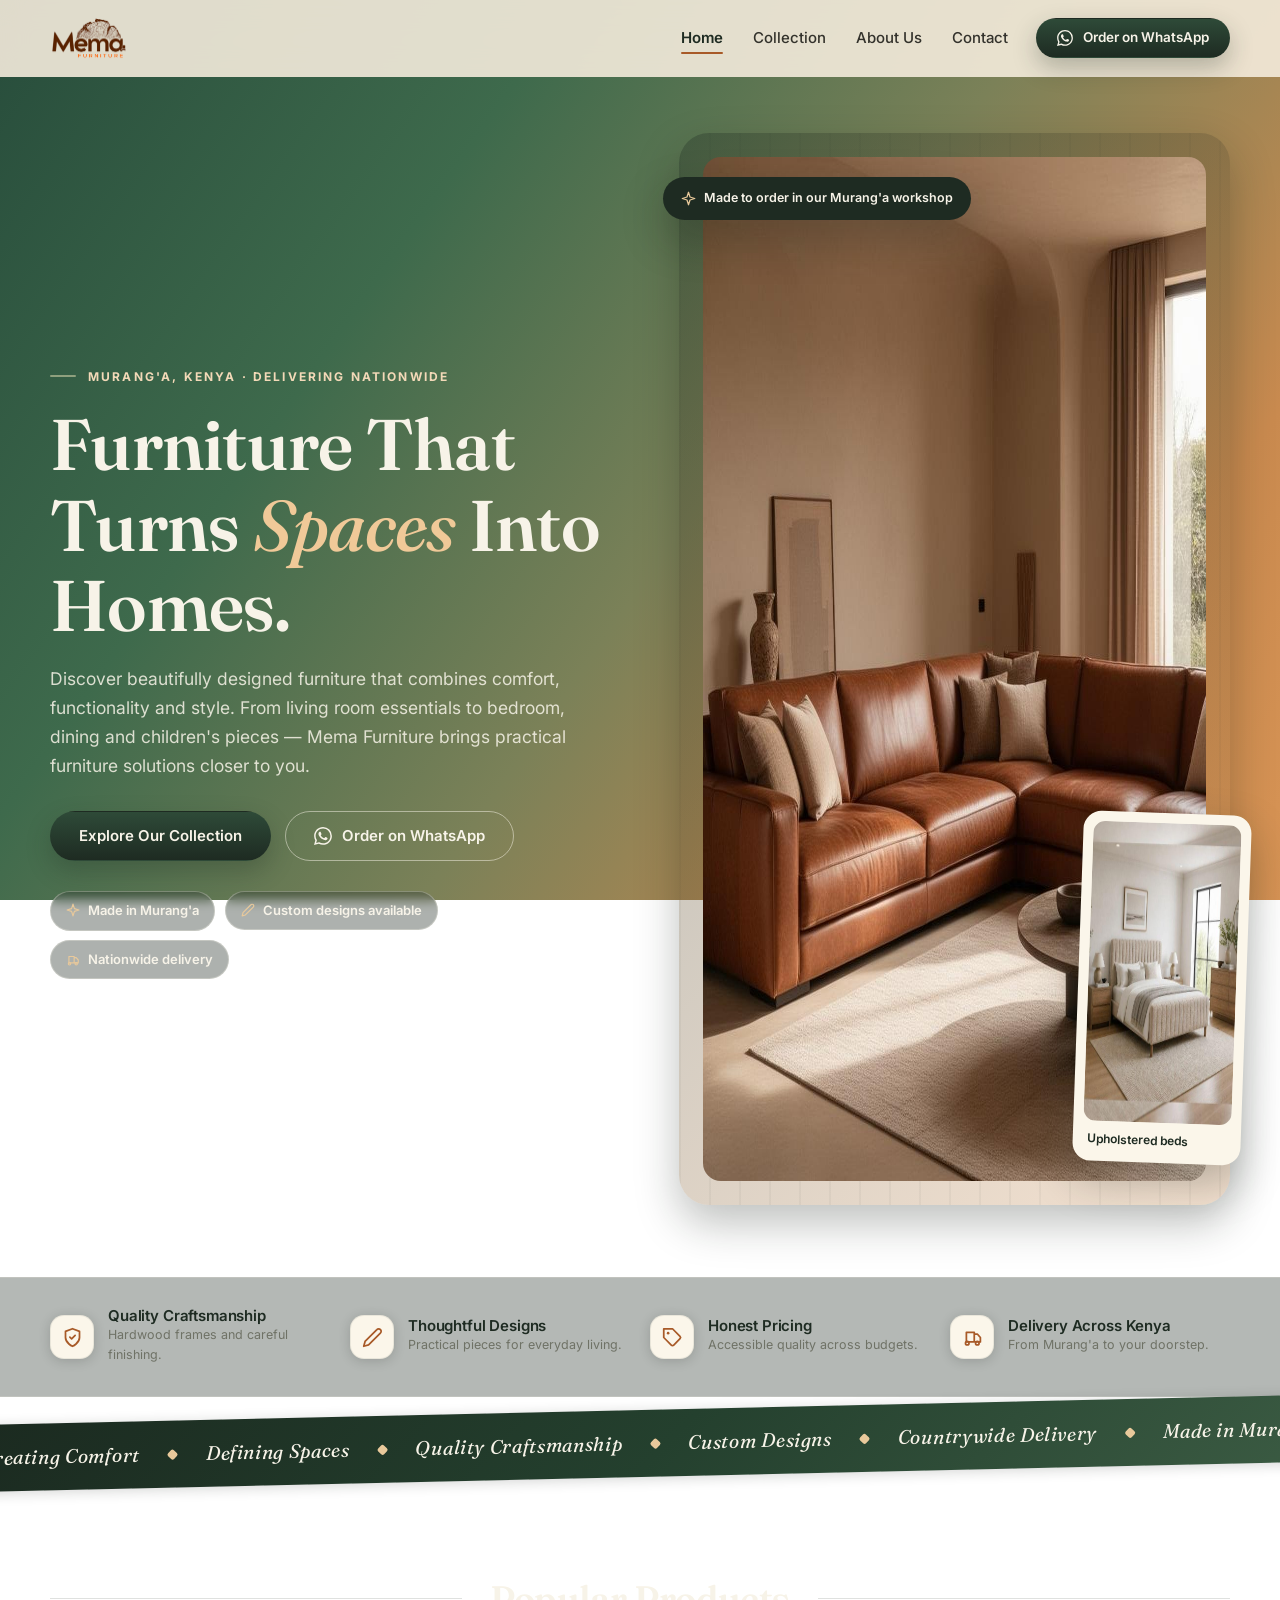
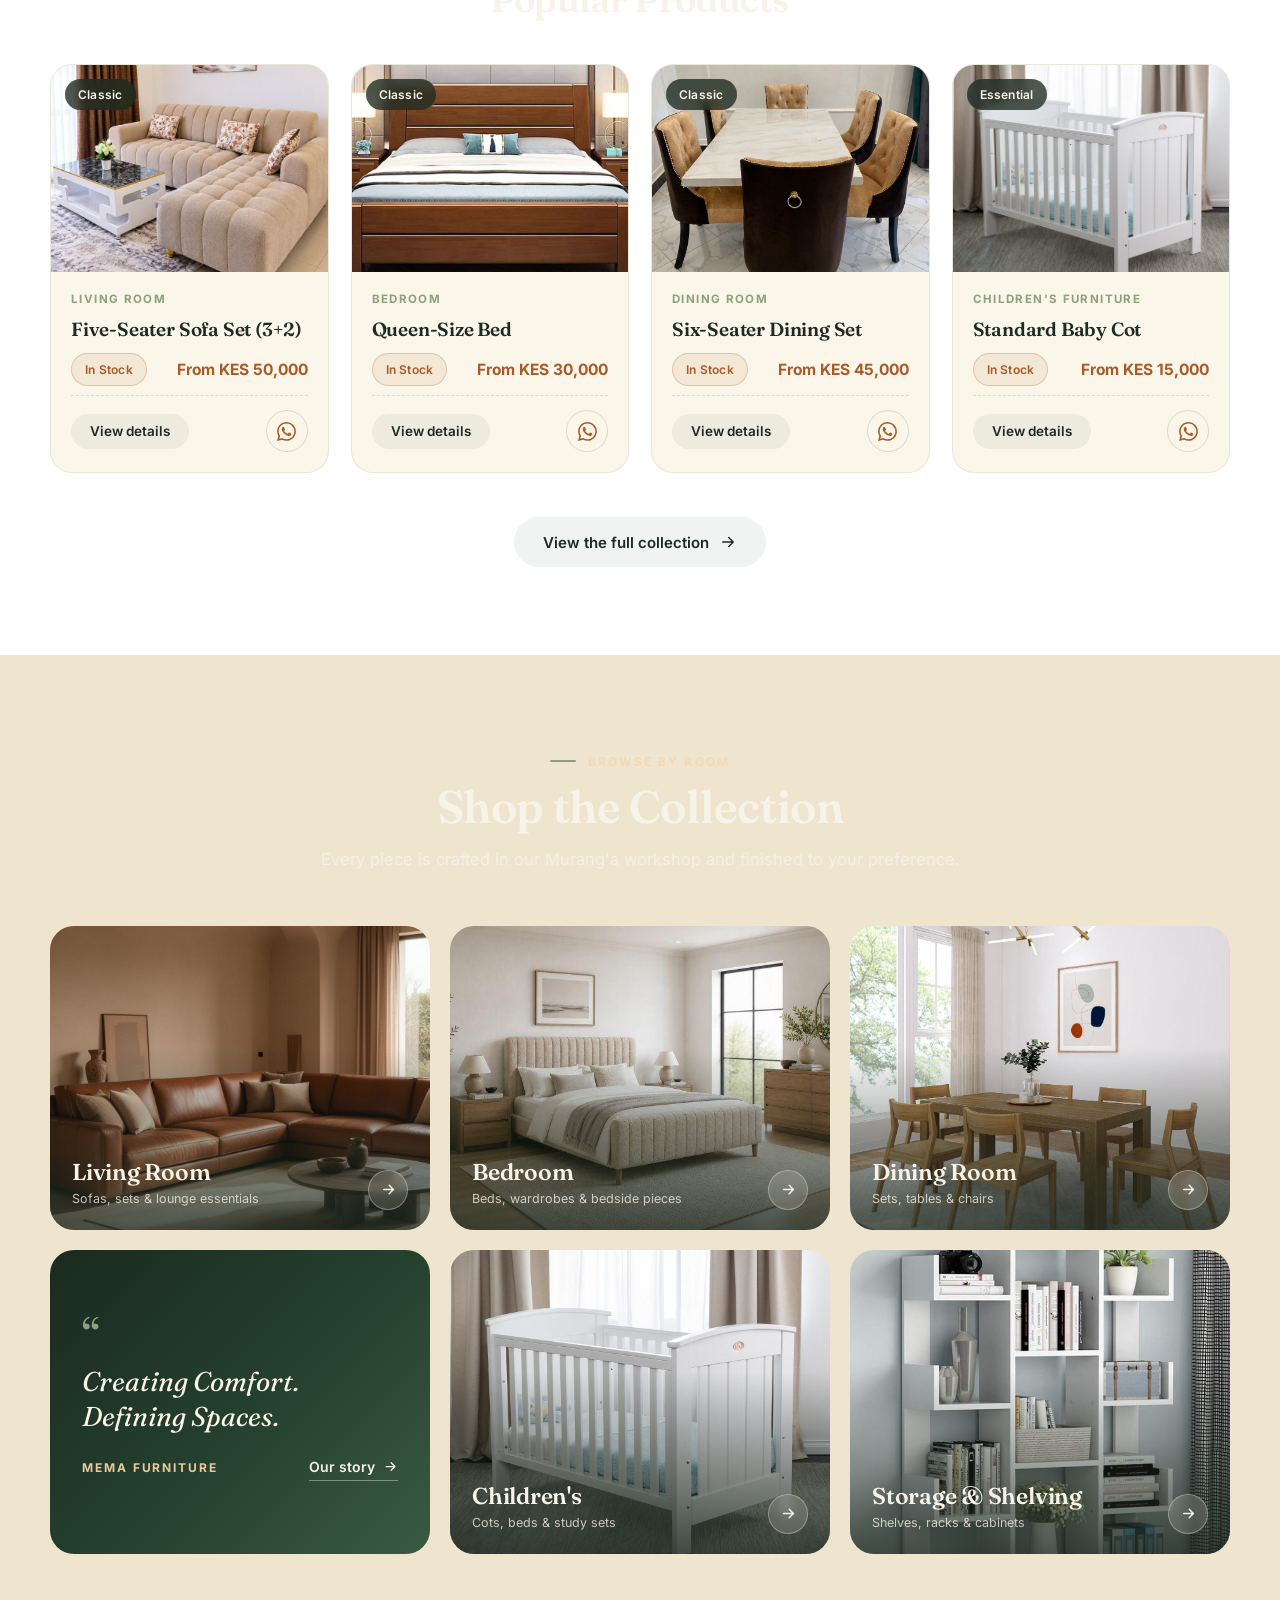
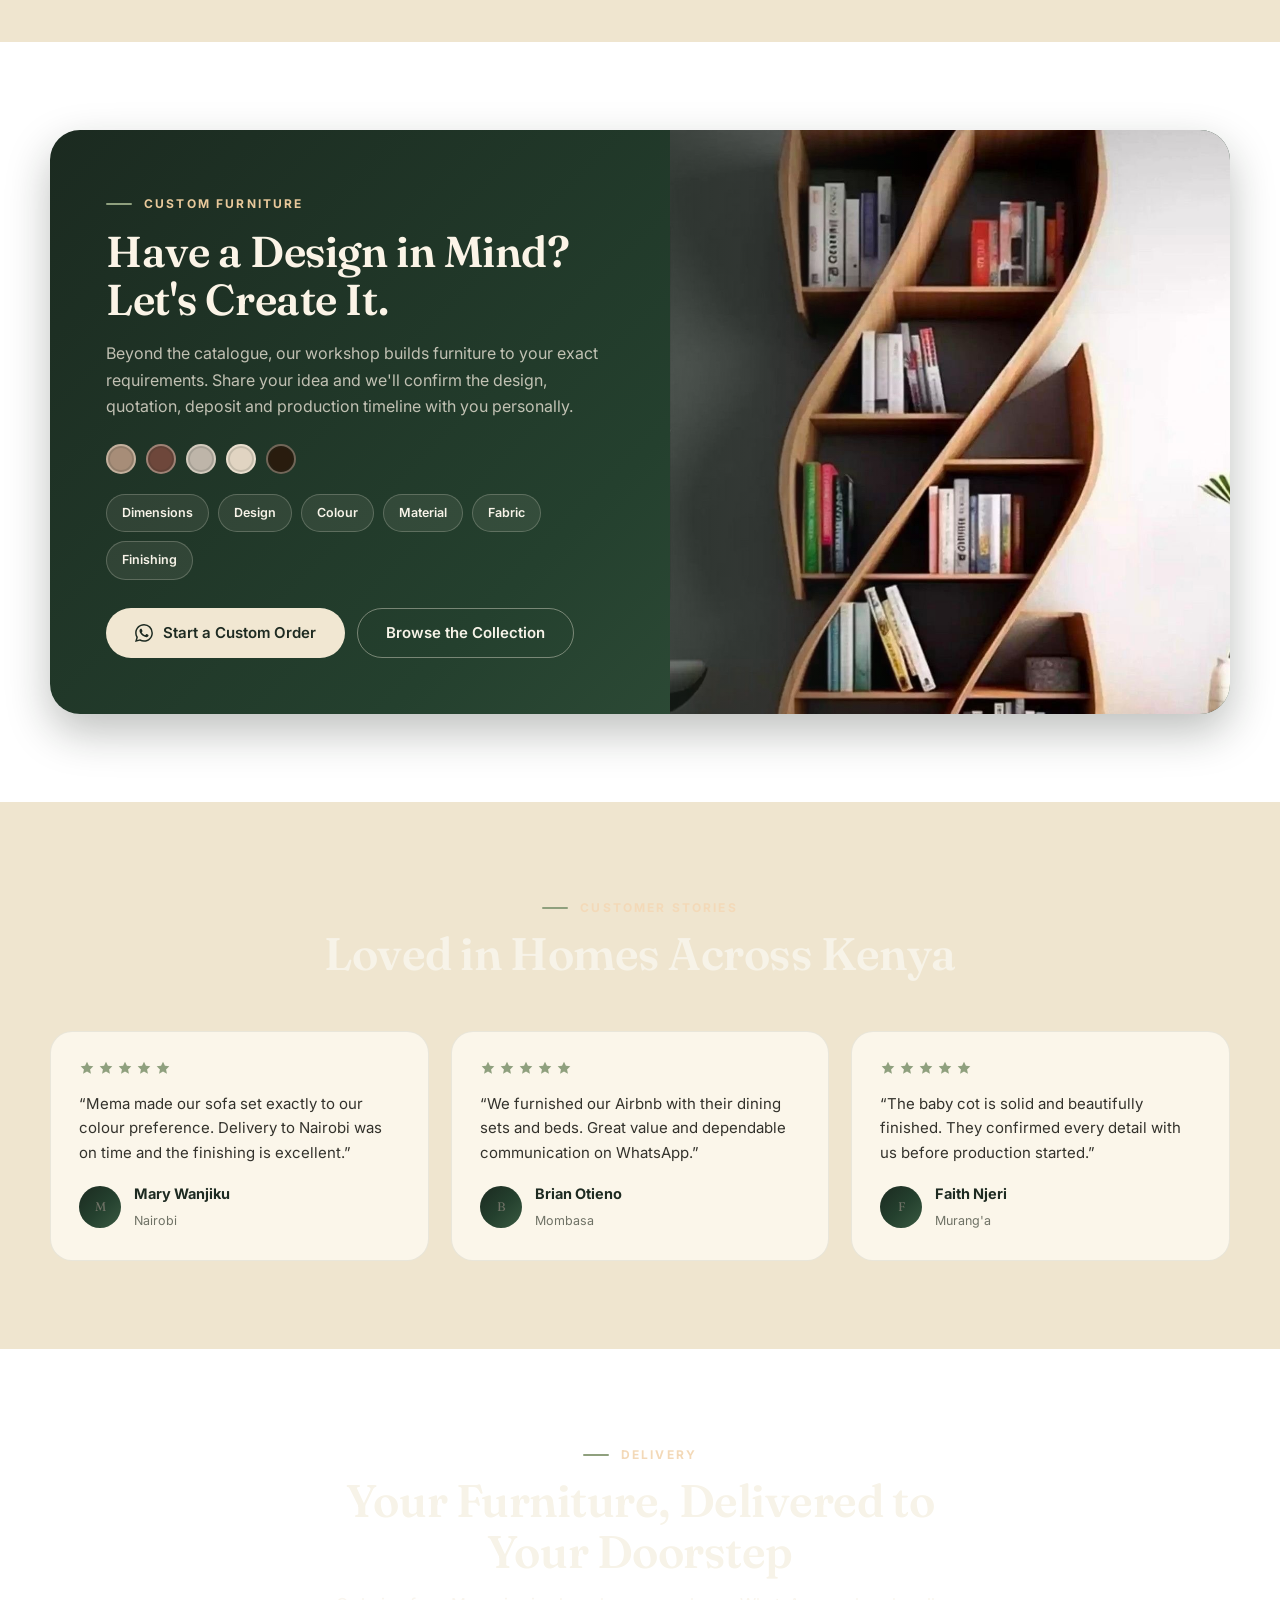
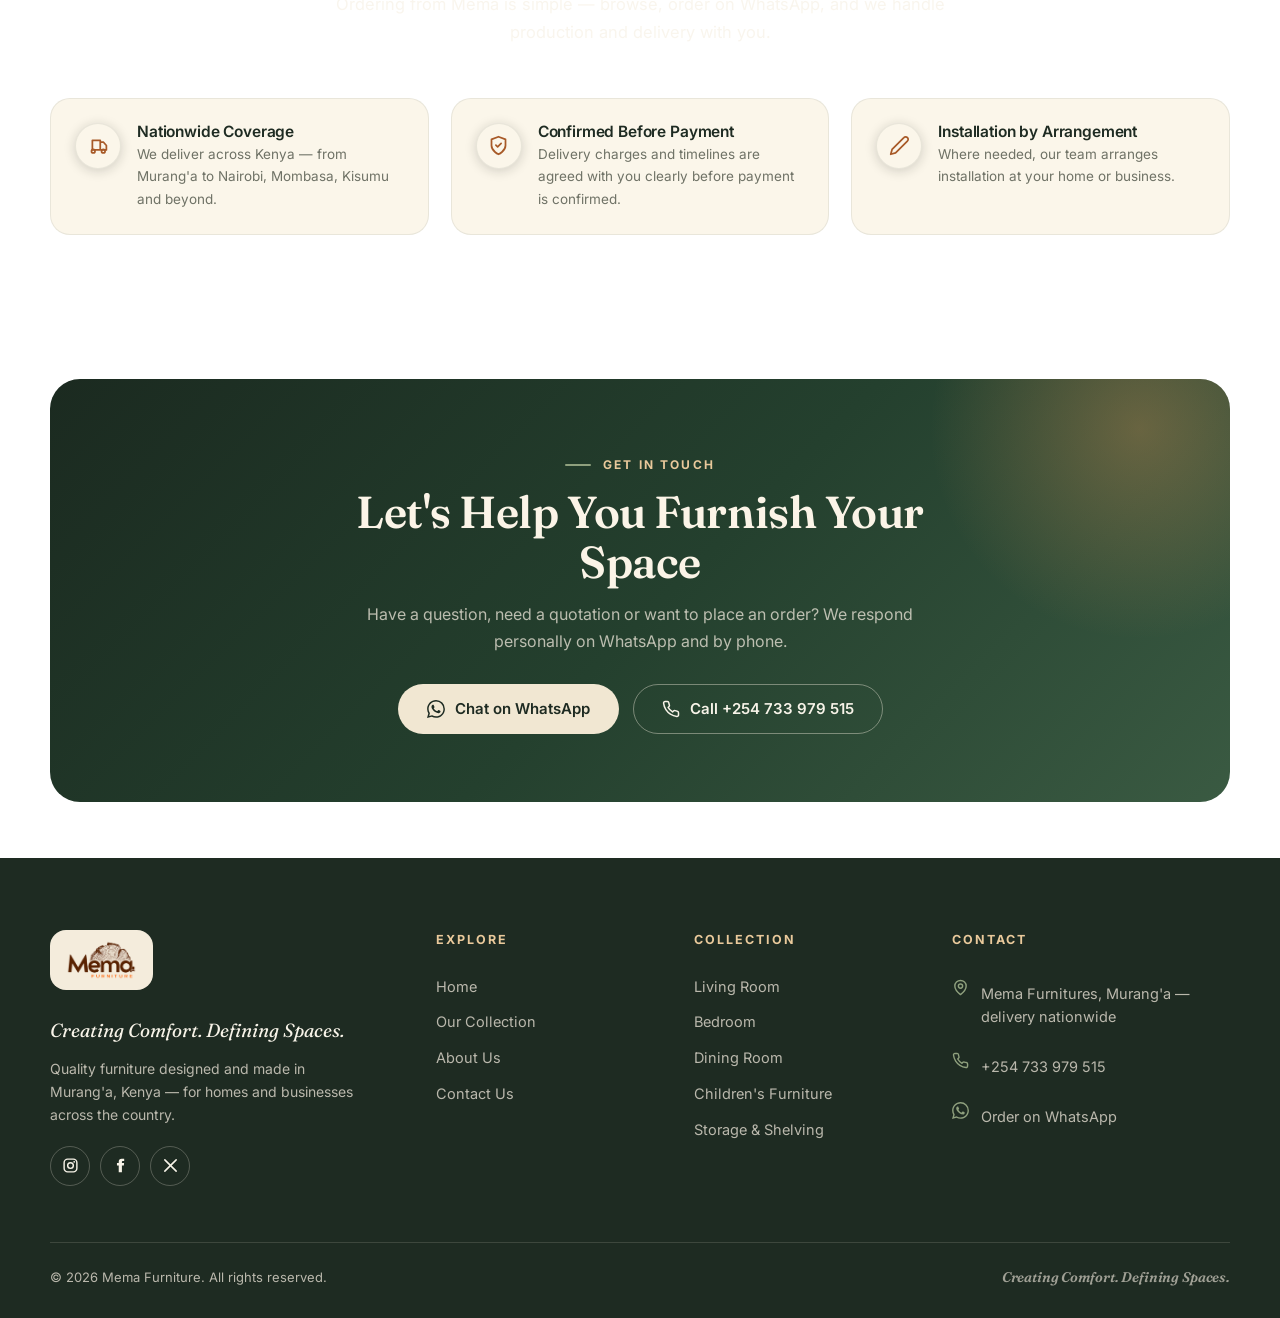
==== commit ae492448: "Switch theme to green-terracotta gradient" ====
--- a/index.html
+++ b/index.html
@@ -9,7 +9,7 @@
   <meta property="og:title" content="Mema Furniture — Creating Comfort. Defining Spaces.">
   <meta property="og:description" content="Quality furniture made in Murang'a, delivered across Kenya. Living room, bedroom, dining, children's and custom furniture.">
   <meta property="og:image" content="assets/img/living-room.jpg">
-    <meta name="theme-color" content="#F5E2C8">
+    <meta name="theme-color" content="#3E6A4C">
   <link rel="icon" type="image/png" href="assets/img/favicon.png">
   <link rel="apple-touch-icon" href="assets/img/apple-touch-icon.png">
   <link rel="preconnect" href="https://fonts.googleapis.com">
--- a/assets/css/styles.css
+++ b/assets/css/styles.css
@@ -1,26 +1,26 @@
 :root {
-  --ink: #221C16;
-  --brown: #9C6534;
-  --brown-deep: #7E5128;
-  --taupe: #C89A6B;
-  --sand: #EFC9A0;
-  --cream: #F6E7D2;
-  --paper: #FBF4E8;
-  --card: #FFFDF8;
-  --soft: #F7EBD9;
-  --text: #33302B;
-  --muted: #8B7A67;
-  --line: rgba(34, 28, 22, 0.14);
-  --line-soft: rgba(34, 28, 22, 0.07);
-  --grad-dark: linear-gradient(135deg, #1D1813 0%, #2E2721 52%, #4A3B2C 100%);
-  --grad-hero: linear-gradient(135deg, #F7EAD6 0%, #E9BE93 100%);
-  --grad-band: linear-gradient(135deg, #9C6534 0%, #221C16 100%);
-  --grad-btn: linear-gradient(180deg, #3A322A 0%, #221C16 100%);
-  --grad-page: linear-gradient(170deg, #F8F1E5 0%, #F5E2C8 48%, #EBC79C 100%);
+  --ink: #1E2B22;
+  --brown: #A85A28;
+  --brown-deep: #8A4A22;
+  --taupe: #8FA07E;
+  --sand: #E9C99B;
+  --cream: #F1E7D2;
+  --paper: #F4ECDC;
+  --card: #FBF6EA;
+  --soft: #EFE5CF;
+  --text: #33322C;
+  --muted: #6F7266;
+  --line: rgba(30, 43, 34, 0.14);
+  --line-soft: rgba(30, 43, 34, 0.08);
+  --grad-dark: linear-gradient(135deg, #1B2A20 0%, #24402E 52%, #3A5A42 100%);
+  --grad-hero: linear-gradient(135deg, rgba(27, 42, 32, 0.35) 0%, rgba(216, 148, 85, 0.28) 100%);
+  --grad-band: linear-gradient(135deg, #3A5A42 0%, #B4652F 100%);
+  --grad-btn: linear-gradient(180deg, #2E4A38 0%, #1E2B22 100%);
+  --grad-page: linear-gradient(125deg, #274C3B 0%, #3E6A4C 30%, #7B8158 55%, #C98A4F 82%, #D89455 100%);
   --serif: "Fraunces", Georgia, "Times New Roman", serif;
   --sans: "Inter", system-ui, -apple-system, "Segoe UI", sans-serif;
-  --shadow-sm: 0 2px 12px rgba(34, 28, 22, 0.07);
-  --shadow-md: 0 18px 44px rgba(34, 28, 22, 0.14);
+  --shadow-sm: 0 2px 12px rgba(20, 30, 22, 0.18);
+  --shadow-md: 0 18px 44px rgba(20, 30, 22, 0.28);
   --wrap: 1180px;
 }
 
@@ -64,7 +64,7 @@
   font-weight: 700;
   letter-spacing: 0.18em;
   text-transform: uppercase;
-  color: var(--brown);
+  color: #F3D9B8;
 }
 
 .eyebrow::before {
@@ -85,8 +85,8 @@
 
 .section-head { max-width: 680px; margin: 0 auto 52px; text-align: center; }
 .section-head.left { margin: 0 0 44px; text-align: left; }
-.section-head h2 { font-size: clamp(2rem, 3.6vw, 2.85rem); margin: 10px 0 14px; }
-.section-head .lead { color: var(--muted); font-size: 16.5px; }
+.section-head h2 { font-size: clamp(2rem, 3.6vw, 2.85rem); margin: 10px 0 14px; color: #F7F3E8; }
+.section-head .lead { color: rgba(247, 243, 232, 0.8); font-size: 16.5px; }
 
 .section-head.divided {
   max-width: none;
@@ -123,15 +123,15 @@
 
 .btn-primary {
   background: var(--grad-btn);
-  color: #F8F1E4;
-  box-shadow: 0 10px 24px rgba(34, 28, 22, 0.28);
-}
-.btn-primary:hover { background: #171310; transform: translateY(-2px); box-shadow: 0 14px 30px rgba(34, 28, 22, 0.3); }
-
-.btn-outline { border-color: rgba(34, 28, 22, 0.3); color: var(--ink); }
-.btn-outline:hover { border-color: var(--ink); background: var(--card); transform: translateY(-2px); }
-
-.btn-ghost { background: rgba(34, 28, 22, 0.06); color: var(--ink); }
+  color: #F7F3E8;
+  box-shadow: 0 10px 24px rgba(30, 43, 34, 0.28);
+}
+.btn-primary:hover { background: #16211A; transform: translateY(-2px); box-shadow: 0 14px 30px rgba(30, 43, 34, 0.3); }
+
+.btn-outline { border-color: rgba(247, 243, 232, 0.5); color: #F7F3E8; }
+.btn-outline:hover { border-color: #F7F3E8; background: rgba(247, 243, 232, 0.12); transform: translateY(-2px); }
+
+.btn-ghost { background: rgba(30, 43, 34, 0.06); color: var(--ink); }
 .btn-ghost:hover { background: var(--cream); }
 
 .btn-sm { padding: 11px 20px; font-size: 13.5px; }
@@ -139,8 +139,8 @@
 
 .btn-light { background: var(--cream); color: var(--ink); }
 .btn-light:hover { background: #FFFFFF; transform: translateY(-2px); }
-.btn-outline-light { border-color: rgba(247, 239, 226, 0.4); color: #F7EFE2; }
-.btn-outline-light:hover { border-color: #F7EFE2; background: rgba(247, 239, 226, 0.1); }
+.btn-outline-light { border-color: rgba(247, 239, 226, 0.4); color: #F7F3E8; }
+.btn-outline-light:hover { border-color: #F7F3E8; background: rgba(247, 239, 226, 0.1); }
 
 .icon-btn {
   display: inline-flex;
@@ -169,9 +169,9 @@
   letter-spacing: 0.02em;
 }
 
-.chip-stock { background: rgba(169, 113, 60, 0.1); color: var(--brown); border: 1px solid rgba(169, 113, 60, 0.28); }
-.chip-order { background: rgba(200, 154, 107, 0.16); color: #8A6A47; border: 1px solid rgba(200, 154, 107, 0.4); }
-.chip.tier { background: rgba(34, 28, 22, 0.78); color: #F7EFE2; backdrop-filter: blur(4px); }
+.chip-stock { background: rgba(180, 101, 47, 0.1); color: var(--brown); border: 1px solid rgba(180, 101, 47, 0.28); }
+.chip-order { background: rgba(216, 148, 85, 0.16); color: #8A6A47; border: 1px solid rgba(216, 148, 85, 0.4); }
+.chip.tier { background: rgba(30, 43, 34, 0.78); color: #F7F3E8; backdrop-filter: blur(4px); }
 .chip-float { position: absolute; }
 
 .skip-link {
@@ -182,7 +182,7 @@
   padding: 10px 18px;
   border-radius: 999px;
   background: var(--ink);
-  color: #F7EFE2;
+  color: #F7F3E8;
   font-size: 13px;
   font-weight: 600;
   transition: top 0.2s ease;
@@ -193,13 +193,13 @@
   position: sticky;
   top: 0;
   z-index: 100;
-  background: rgba(250, 242, 230, 0.86);
+  background: rgba(244, 236, 220, 0.9);
   backdrop-filter: blur(14px);
   -webkit-backdrop-filter: blur(14px);
   border-bottom: 1px solid transparent;
   transition: border-color 0.3s ease, box-shadow 0.3s ease, transform 0.4s ease;
 }
-.site-header.is-scrolled { border-bottom-color: var(--line-soft); box-shadow: 0 8px 30px rgba(34, 28, 22, 0.06); }
+.site-header.is-scrolled { border-bottom-color: var(--line-soft); box-shadow: 0 8px 30px rgba(30, 43, 34, 0.06); }
 .site-header.is-hidden { transform: translateY(-100%); }
 
 .header-inner { display: flex; align-items: center; gap: 28px; height: 76px; }
@@ -255,10 +255,11 @@
 .hero-copy h1 {
   font-size: clamp(2.9rem, 5.6vw, 4.5rem);
   margin: 18px 0 20px;
-}
-.hero-copy h1 em { font-style: italic; font-weight: 500; color: var(--brown); }
-
-.hero-copy .lead { font-size: 17.5px; color: var(--muted); max-width: 50ch; }
+  color: #F7F3E8;
+}
+.hero-copy h1 em { font-style: italic; font-weight: 500; color: #F0C998; }
+
+.hero-copy .lead { font-size: 17.5px; color: rgba(247, 243, 232, 0.85); max-width: 50ch; }
 
 .hero-ctas { display: flex; flex-wrap: wrap; gap: 14px; margin-top: 30px; }
 
@@ -269,13 +270,14 @@
   gap: 8px;
   font-size: 13px;
   font-weight: 600;
-  color: #6D5741;
-  background: rgba(232, 195, 154, 0.22);
-  border: 1px solid rgba(232, 195, 154, 0.5);
+  color: #F7F3E8;
+  background: rgba(20, 33, 24, 0.35);
+  border: 1px solid rgba(247, 243, 232, 0.3);
   padding: 8px 15px;
   border-radius: 999px;
-}
-.hero-trust svg { width: 14px; height: 14px; color: var(--brown); }
+  backdrop-filter: blur(6px);
+}
+.hero-trust svg { width: 14px; height: 14px; color: #E9C99B; }
 
 .hero-visual { position: relative; }
 
@@ -291,7 +293,7 @@
   content: "";
   position: absolute;
   inset: 0;
-  background: repeating-linear-gradient(90deg, rgba(34, 28, 22, 0.045) 0 2px, transparent 2px 30px);
+  background: repeating-linear-gradient(90deg, rgba(30, 43, 34, 0.045) 0 2px, transparent 2px 30px);
   pointer-events: none;
 }
 .showcase img { position: relative; border-radius: 18px; width: 100%; }
@@ -315,7 +317,7 @@
   left: -16px;
   top: 44px;
   background: var(--ink);
-  color: #F7EFE2;
+  color: #F7F3E8;
   font-size: 12.5px;
   font-weight: 600;
   padding: 11px 18px;
@@ -327,7 +329,7 @@
 }
 .float-badge svg { width: 15px; height: 15px; color: var(--sand); }
 
-.benefits { border-top: 1px solid var(--line-soft); border-bottom: 1px solid var(--line-soft); background: var(--soft); }
+.benefits { border-top: 1px solid rgba(247, 243, 232, 0.18); border-bottom: 1px solid rgba(247, 243, 232, 0.18); background: rgba(23, 37, 27, 0.32); }
 .benefits-grid { display: grid; grid-template-columns: repeat(4, 1fr); gap: 20px; padding: 30px 0; }
 .benefit { display: flex; align-items: center; gap: 14px; }
 .benefit-icon {
@@ -406,7 +408,7 @@
   content: "";
   position: absolute;
   inset: 0;
-  background: linear-gradient(180deg, rgba(34, 28, 22, 0) 40%, rgba(34, 28, 22, 0.78) 100%);
+  background: linear-gradient(180deg, rgba(30, 43, 34, 0) 40%, rgba(30, 43, 34, 0.78) 100%);
   transition: opacity 0.4s ease;
 }
 .cat-tile:hover img { transform: scale(1.06); }
@@ -420,9 +422,9 @@
   align-items: flex-end;
   justify-content: space-between;
   gap: 12px;
-  color: #F7EFE2;
-}
-.cat-label h3 { color: #F7EFE2; font-size: 23px; }
+  color: #F7F3E8;
+}
+.cat-label h3 { color: #F7F3E8; font-size: 23px; }
 .cat-label p { font-size: 12.5px; color: rgba(247, 239, 226, 0.78); margin-top: 3px; }
 .cat-arrow {
   width: 40px;
@@ -438,12 +440,12 @@
   transition: background 0.3s ease, color 0.3s ease, transform 0.3s ease;
 }
 .cat-arrow svg { width: 17px; height: 17px; }
-.cat-tile:hover .cat-arrow { background: #F7EFE2; color: var(--ink); transform: translateX(4px); }
+.cat-tile:hover .cat-arrow { background: #F7F3E8; color: var(--ink); transform: translateX(4px); }
 
 .quote-tile {
   border-radius: 24px;
   background: var(--grad-dark);
-  color: #F7EFE2;
+  color: #F7F3E8;
   padding: 38px 32px;
   display: flex;
   flex-direction: column;
@@ -454,14 +456,14 @@
 .quote-tile blockquote { font-family: var(--serif); font-style: italic; font-size: clamp(1.35rem, 2.2vw, 1.7rem); line-height: 1.3; color: #FBF4E7; }
 .quote-tile .q-foot { display: flex; align-items: center; justify-content: space-between; gap: 16px; margin-top: 6px; flex-wrap: wrap; }
 .quote-tile .q-foot span { font-size: 12px; font-weight: 700; letter-spacing: 0.16em; text-transform: uppercase; color: var(--sand); }
-.quote-tile .q-link { display: inline-flex; align-items: center; gap: 8px; font-size: 14px; font-weight: 600; color: #F7EFE2; border-bottom: 1px solid rgba(247, 239, 226, 0.4); padding-bottom: 2px; transition: gap 0.25s ease; }
+.quote-tile .q-link { display: inline-flex; align-items: center; gap: 8px; font-size: 14px; font-weight: 600; color: #F7F3E8; border-bottom: 1px solid rgba(247, 239, 226, 0.4); padding-bottom: 2px; transition: gap 0.25s ease; }
 .quote-tile .q-link svg { width: 15px; height: 15px; }
 .quote-tile .q-link:hover { gap: 12px; }
 
 .custom-panel {
   border-radius: 30px;
   background: var(--grad-dark);
-  color: #F7EFE2;
+  color: #F7F3E8;
   display: grid;
   grid-template-columns: 1.05fr 0.95fr;
   overflow: hidden;
@@ -473,7 +475,7 @@
 .custom-copy h2 { color: #FBF4E7; font-size: clamp(1.9rem, 3.4vw, 2.7rem); margin: 14px 0 16px; }
 .custom-copy p { color: rgba(247, 239, 226, 0.75); max-width: 52ch; }
 .swatch-row { display: flex; gap: 10px; margin: 24px 0 20px; }
-.swatch-dot { width: 30px; height: 30px; border-radius: 999px; border: 2px solid rgba(247, 239, 226, 0.35); box-shadow: inset 0 0 0 2px rgba(34, 28, 22, 0.15); }
+.swatch-dot { width: 30px; height: 30px; border-radius: 999px; border: 2px solid rgba(247, 239, 226, 0.35); box-shadow: inset 0 0 0 2px rgba(30, 43, 34, 0.15); }
 .custom-feats { display: flex; flex-wrap: wrap; gap: 9px; margin-bottom: 28px; }
 .custom-feats span {
   font-size: 12.5px;
@@ -490,7 +492,7 @@
   content: "";
   position: absolute;
   inset: 0;
-  background: linear-gradient(90deg, rgba(34, 28, 22, 0.55), rgba(34, 28, 22, 0) 45%);
+  background: linear-gradient(90deg, rgba(30, 43, 34, 0.55), rgba(30, 43, 34, 0) 45%);
 }
 
 .grid-testimonials { display: grid; grid-template-columns: repeat(3, 1fr); gap: 22px; }
@@ -512,7 +514,7 @@
   height: 42px;
   border-radius: 999px;
   background: var(--grad-dark);
-  color: #F7EFE2;
+  color: #F7F3E8;
   display: inline-flex;
   align-items: center;
   justify-content: center;
@@ -540,7 +542,7 @@
 .cta-band {
   border-radius: 30px;
   background: var(--grad-dark);
-  color: #F7EFE2;
+  color: #F7F3E8;
   text-align: center;
   padding: clamp(44px, 6vw, 68px) clamp(24px, 5vw, 64px);
   position: relative;
@@ -552,7 +554,7 @@
   width: 420px;
   height: 420px;
   border-radius: 999px;
-  background: radial-gradient(closest-side, rgba(200, 154, 107, 0.35), transparent);
+  background: radial-gradient(closest-side, rgba(216, 148, 85, 0.35), transparent);
   top: -160px;
   right: -120px;
   pointer-events: none;
@@ -562,12 +564,12 @@
 .cta-band .cta-actions { display: flex; justify-content: center; flex-wrap: wrap; gap: 14px; margin-top: 30px; }
 
 .page-hero { padding: 56px 0 40px; }
-.crumbs { display: flex; align-items: center; gap: 10px; font-size: 13px; color: var(--muted); margin-bottom: 22px; }
+.crumbs { display: flex; align-items: center; gap: 10px; font-size: 13px; color: rgba(247, 243, 232, 0.75); margin-bottom: 22px; }
 .crumbs a:hover { color: var(--brown); }
 .crumbs span[aria-hidden] { color: var(--sand); }
-.page-hero h1 { font-size: clamp(2.5rem, 4.6vw, 3.6rem); margin: 16px 0 16px; }
-.page-hero h1 em { font-style: italic; color: var(--brown); font-weight: 500; }
-.page-hero .lead { color: var(--muted); font-size: 17px; max-width: 62ch; }
+.page-hero h1 { font-size: clamp(2.5rem, 4.6vw, 3.6rem); margin: 16px 0 16px; color: #F7F3E8; }
+.page-hero h1 em { font-style: italic; color: #F0C998; font-weight: 500; }
+.page-hero .lead { color: rgba(247, 243, 232, 0.85); font-size: 17px; max-width: 62ch; }
 
 .toolbar {
   position: sticky;
@@ -597,7 +599,7 @@
   font-size: 14px;
   color: var(--ink);
 }
-.search-box input:focus { outline: none; border-color: var(--brown); box-shadow: 0 0 0 3px rgba(169, 113, 60, 0.12); }
+.search-box input:focus { outline: none; border-color: var(--brown); box-shadow: 0 0 0 3px rgba(180, 101, 47, 0.12); }
 .pills { display: flex; flex-wrap: wrap; gap: 8px; }
 .pill {
   padding: 10px 17px;
@@ -610,7 +612,7 @@
   transition: all 0.22s ease;
 }
 .pill:hover { border-color: var(--brown); color: var(--brown); }
-.pill.is-active { background: var(--ink); border-color: var(--ink); color: #F7EFE2; }
+.pill.is-active { background: var(--ink); border-color: var(--ink); color: #F7F3E8; }
 .toolbar select {
   padding: 11px 38px 11px 16px;
   border-radius: 999px;
@@ -621,7 +623,7 @@
   font-weight: 600;
   color: var(--ink);
   appearance: none;
-  background-image: url("data:image/svg+xml,%3Csvg xmlns='http://www.w3.org/2000/svg' width='12' height='12' viewBox='0 0 24 24' fill='none' stroke='%238B7A67' stroke-width='2.4' stroke-linecap='round'%3E%3Cpath d='M6 9l6 6 6-6'/%3E%3C/svg%3E");
+  background-image: url("data:image/svg+xml,%3Csvg xmlns='http://www.w3.org/2000/svg' width='12' height='12' viewBox='0 0 24 24' fill='none' stroke='%236F7266' stroke-width='2.4' stroke-linecap='round'%3E%3Cpath d='M6 9l6 6 6-6'/%3E%3C/svg%3E");
   background-repeat: no-repeat;
   background-position: right 16px center;
 }
@@ -631,8 +633,8 @@
 .grid-catalog { display: grid; grid-template-columns: repeat(3, 1fr); gap: 22px; }
 
 .catalog-empty { text-align: center; padding: 70px 20px; }
-.catalog-empty h3 { font-size: 24px; margin-bottom: 10px; }
-.catalog-empty p { color: var(--muted); margin-bottom: 22px; }
+.catalog-empty h3 { font-size: 24px; margin-bottom: 10px; color: #F7F3E8; }
+.catalog-empty p { color: rgba(247, 243, 232, 0.78); margin-bottom: 22px; }
 
 .detail-grid { display: grid; grid-template-columns: 1.02fr 0.98fr; gap: 48px; align-items: start; }
 .detail-media {
@@ -649,10 +651,10 @@
 .detail-media .chip + .chip { right: 34px; left: auto; }
 
 .detail-info .eyebrow { margin-bottom: 6px; }
-.detail-title { font-size: clamp(2.1rem, 3.6vw, 3rem); margin-bottom: 12px; }
-.detail-price { font-size: 26px; font-weight: 700; color: var(--brown); font-family: var(--serif); }
-.detail-price span { font-size: 17px; color: var(--muted); font-family: var(--sans); font-weight: 600; }
-.detail-desc { color: var(--muted); margin: 14px 0 24px; max-width: 58ch; }
+.detail-title { font-size: clamp(2.1rem, 3.6vw, 3rem); margin-bottom: 12px; color: #F7F3E8; }
+.detail-price { font-size: 26px; font-weight: 700; color: #F0C998; font-family: var(--serif); }
+.detail-price span { font-size: 17px; color: rgba(247, 243, 232, 0.75); font-family: var(--sans); font-weight: 600; }
+.detail-desc { color: rgba(247, 243, 232, 0.8); margin: 14px 0 24px; max-width: 58ch; }
 
 .spec-list { border: 1px solid var(--line-soft); border-radius: 18px; overflow: hidden; }
 .spec-list > div {
@@ -679,15 +681,16 @@
   margin: 2px 4px 2px 0;
 }
 .detail-actions { display: flex; flex-wrap: wrap; gap: 12px; margin-top: 26px; }
-.detail-note { font-size: 13.5px; color: var(--muted); margin-top: 18px; }
-.detail-note a { color: var(--brown); font-weight: 600; text-decoration: underline; text-underline-offset: 3px; }
+.detail-note { font-size: 13.5px; color: rgba(247, 243, 232, 0.72); margin-top: 18px; }
+.detail-note a { color: #F0C998; font-weight: 600; text-decoration: underline; text-underline-offset: 3px; }
 
 .related { margin-top: 76px; }
 .related .section-head.divided { margin-bottom: 32px; }
 
 .about-grid { display: grid; grid-template-columns: 1.05fr 0.95fr; gap: 56px; align-items: center; }
-.about-copy p { margin-bottom: 16px; color: var(--text); }
-.about-copy p:last-of-type { color: var(--muted); }
+.about-copy h2 { color: #F7F3E8; }
+.about-copy p { margin-bottom: 16px; color: rgba(247, 243, 232, 0.9); }
+.about-copy p:last-of-type { color: rgba(247, 243, 232, 0.65); }
 .about-principles { display: flex; flex-wrap: wrap; gap: 10px; margin-top: 26px; }
 .about-principles span {
   display: inline-flex;
@@ -695,13 +698,14 @@
   gap: 8px;
   font-size: 13px;
   font-weight: 600;
-  color: #6D5741;
-  background: rgba(232, 195, 154, 0.22);
-  border: 1px solid rgba(232, 195, 154, 0.5);
+  color: #F7F3E8;
+  background: rgba(20, 33, 24, 0.35);
+  border: 1px solid rgba(247, 243, 232, 0.3);
   padding: 9px 16px;
   border-radius: 999px;
-}
-.about-principles svg { width: 14px; height: 14px; color: var(--brown); }
+  backdrop-filter: blur(6px);
+}
+.about-principles svg { width: 14px; height: 14px; color: #E9C99B; }
 
 .photo-frame { position: relative; border-radius: 28px; box-shadow: var(--shadow-md); }
 .photo-frame > img { border-radius: 28px; width: 100%; border: 6px solid var(--card); }
@@ -710,7 +714,7 @@
   left: 22px;
   bottom: 24px;
   right: 22px;
-  background: rgba(250, 242, 230, 0.92);
+  background: rgba(244, 236, 220, 0.92);
   backdrop-filter: blur(8px);
   border-radius: 16px;
   padding: 16px 22px;
@@ -737,7 +741,7 @@
 .quote-band {
   border-radius: 30px;
   background: var(--grad-dark);
-  color: #F7EFE2;
+  color: #F7F3E8;
   text-align: center;
   padding: clamp(44px, 6vw, 64px);
   position: relative;
@@ -749,7 +753,7 @@
   width: 380px;
   height: 380px;
   border-radius: 999px;
-  background: radial-gradient(closest-side, rgba(200, 154, 107, 0.32), transparent);
+  background: radial-gradient(closest-side, rgba(216, 148, 85, 0.32), transparent);
   bottom: -170px;
   left: -110px;
   pointer-events: none;
@@ -788,7 +792,7 @@
 .field input:focus, .field select:focus, .field textarea:focus {
   outline: none;
   border-color: var(--brown);
-  box-shadow: 0 0 0 3px rgba(169, 113, 60, 0.12);
+  box-shadow: 0 0 0 3px rgba(180, 101, 47, 0.12);
 }
 .field-row { display: grid; grid-template-columns: 1fr 1fr; gap: 16px; }
 .form-card .btn { width: 100%; margin-top: 8px; }
@@ -801,7 +805,7 @@
   left: 18px;
   bottom: 18px;
   background: var(--ink);
-  color: #F7EFE2;
+  color: #F7F3E8;
   font-size: 12.5px;
   font-weight: 600;
   padding: 10px 16px;
@@ -820,7 +824,7 @@
   height: 32px;
   border-radius: 999px;
   background: var(--ink);
-  color: #F7EFE2;
+  color: #F7F3E8;
   font-size: 13.5px;
   font-weight: 700;
   display: inline-flex;
@@ -843,7 +847,7 @@
 .f-grid { display: grid; grid-template-columns: 1.6fr 1fr 1fr 1.3fr; gap: 44px; }
 .f-brand .logo-card { display: inline-block; background: var(--paper); border-radius: 16px; padding: 10px 16px; }
 .f-brand .logo-card img { height: 40px; }
-.f-brand .tagline { font-family: var(--serif); font-style: italic; font-size: 19px; color: #F7EFE2; margin: 18px 0 10px; }
+.f-brand .tagline { font-family: var(--serif); font-style: italic; font-size: 19px; color: #F7F3E8; margin: 18px 0 10px; }
 .f-brand p { font-size: 14px; max-width: 34ch; }
 .f-social { display: flex; gap: 10px; margin-top: 20px; }
 .f-social a {
@@ -854,7 +858,7 @@
   display: inline-flex;
   align-items: center;
   justify-content: center;
-  color: #F7EFE2;
+  color: #F7F3E8;
   transition: all 0.25s ease;
 }
 .f-social a svg { width: 17px; height: 17px; }
@@ -880,7 +884,7 @@
   z-index: 300;
   width: 0;
   height: 3px;
-  background: linear-gradient(90deg, #9C6534, #E9BE93);
+  background: linear-gradient(90deg, #3A5A42, #D89455);
   border-radius: 0 999px 999px 0;
   pointer-events: none;
 }
@@ -895,7 +899,7 @@
   border-radius: 999px;
   border: none;
   background: var(--ink);
-  color: #F7EFE2;
+  color: #F7F3E8;
   display: inline-flex;
   align-items: center;
   justify-content: center;
@@ -908,7 +912,7 @@
 }
 .to-top svg { width: 18px; height: 18px; transform: rotate(-90deg); }
 .to-top.is-shown { opacity: 1; visibility: visible; transform: none; }
-.to-top:hover { background: #171310; transform: translateY(-3px); }
+.to-top:hover { background: #16211A; transform: translateY(-3px); }
 
 .is-loaded .hero-copy > * { animation: rise-in 0.8s cubic-bezier(0.2, 0.7, 0.3, 1) backwards; }
 .is-loaded .hero-copy > *:nth-child(1) { animation-delay: 0.05s; }
@@ -932,7 +936,7 @@
 .marquee {
   overflow: hidden;
   background: var(--grad-dark);
-  color: #F7EFE2;
+  color: #F7F3E8;
   padding: 17px 0;
   transform: rotate(-1.3deg) scale(1.03);
   margin: 14px 0;
@@ -1006,7 +1010,7 @@
   .steps-grid { grid-template-columns: repeat(2, 1fr); }
   .custom-panel { grid-template-columns: 1fr; }
   .custom-visual { min-height: 240px; }
-  .custom-visual::after { background: linear-gradient(180deg, rgba(34, 28, 22, 0.4), rgba(34, 28, 22, 0) 40%); }
+  .custom-visual::after { background: linear-gradient(180deg, rgba(30, 43, 34, 0.4), rgba(30, 43, 34, 0) 40%); }
   .f-grid { grid-template-columns: 1fr 1fr; gap: 36px; }
 }
 
@@ -1021,10 +1025,10 @@
     align-items: flex-start;
     gap: 4px;
     padding: 14px 24px 22px;
-    background: rgba(250, 242, 230, 0.98);
+    background: rgba(244, 236, 220, 0.97);
     backdrop-filter: blur(16px);
     border-bottom: 1px solid var(--line-soft);
-    box-shadow: 0 24px 40px rgba(34, 28, 22, 0.1);
+    box-shadow: 0 24px 40px rgba(30, 43, 34, 0.1);
   }
   .site-nav a { font-size: 16px; padding: 10px 0; }
   .nav-open .site-nav { display: flex; }
